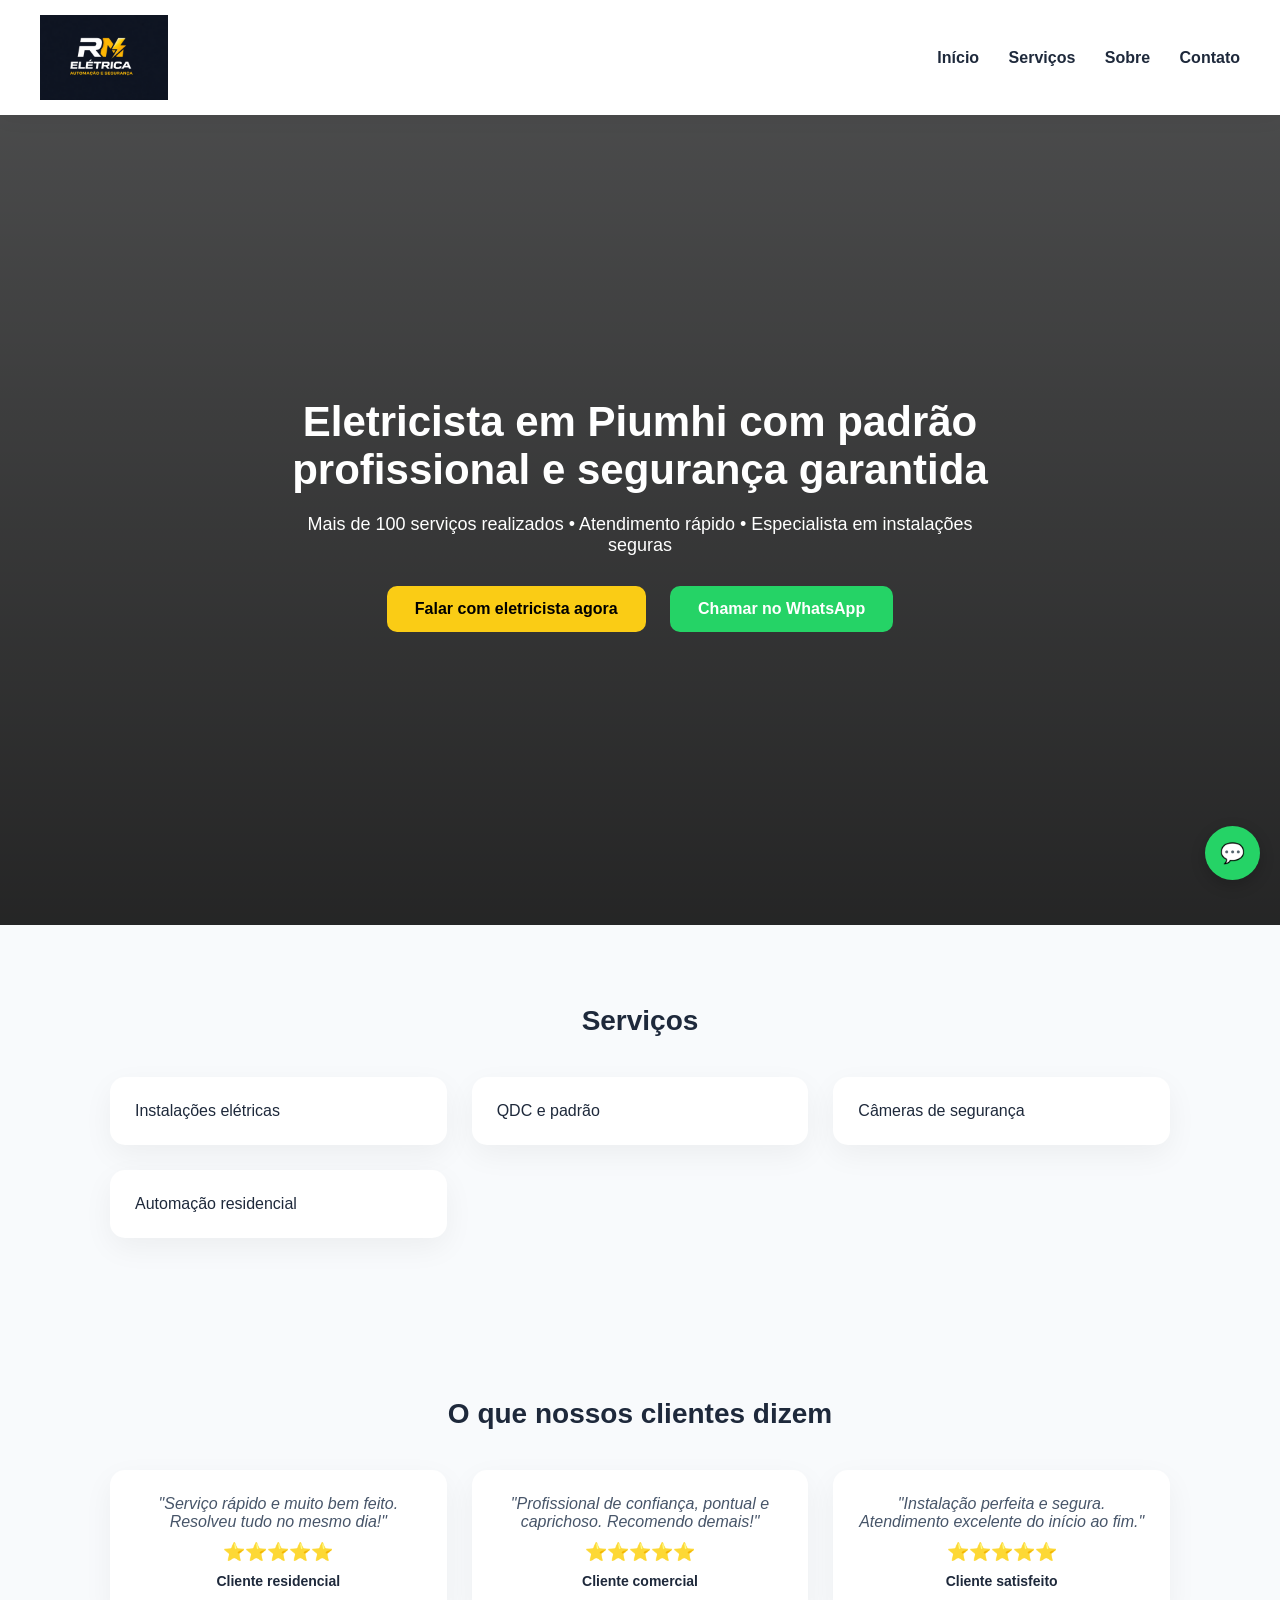
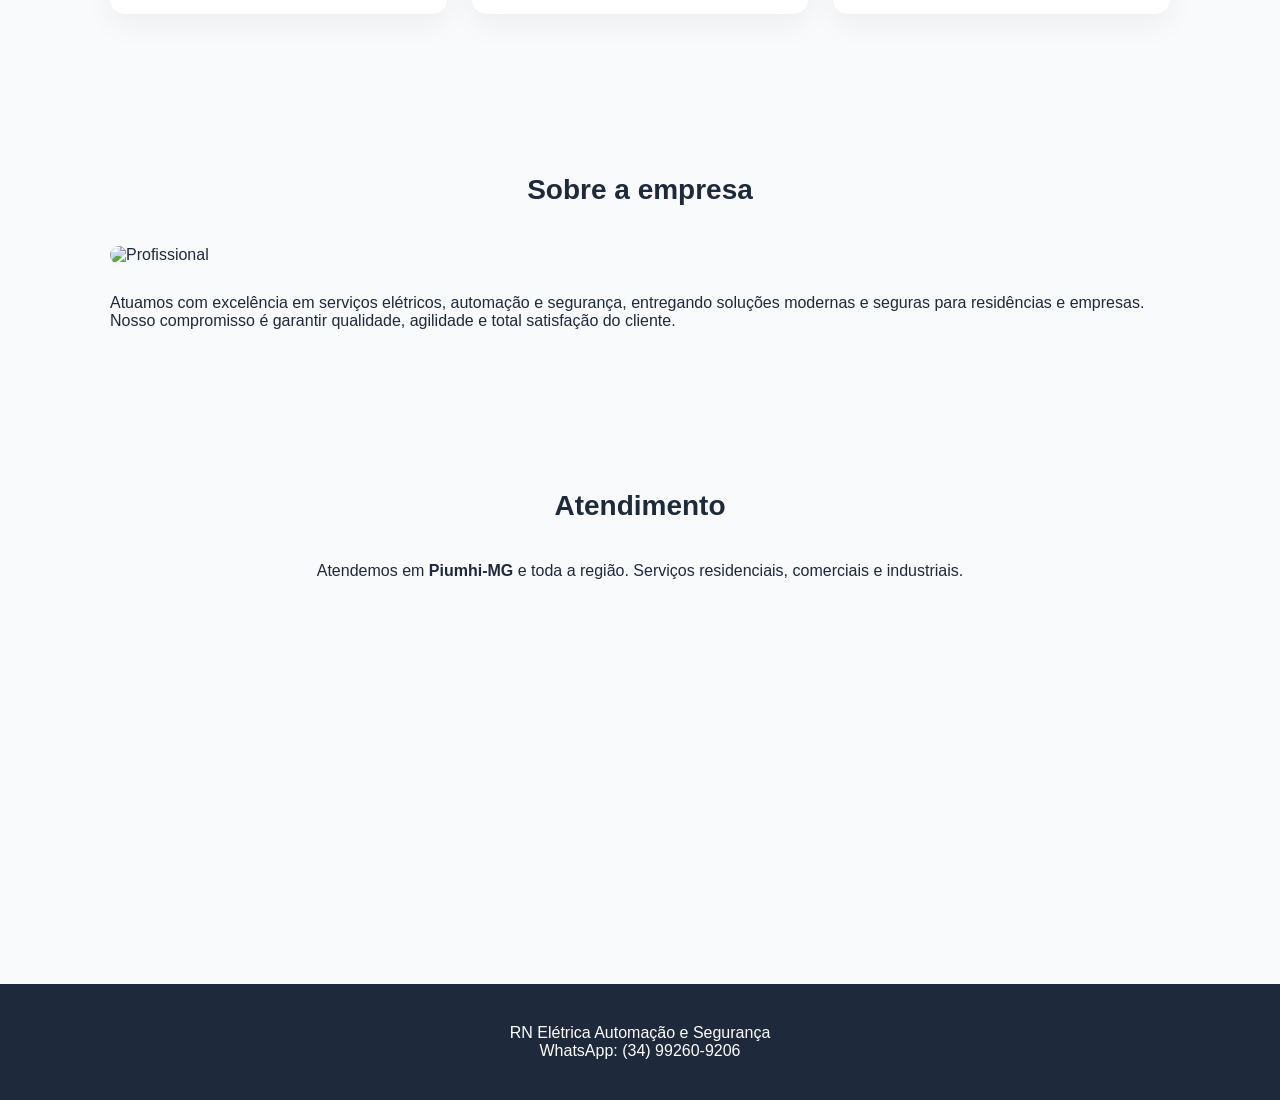
==== index.html @ d1cee144 "Update button text to 'Falar com eletricista agora'" ====
<!DOCTYPE html>
<html lang="pt-br">
<head>
<meta charset="UTF-8">
<meta name="viewport" content="width=device-width, initial-scale=1.0">

<title>RN Elétrica</title>

<meta name="description" content="Eletricista em Piumhi-MG. Instalações, QDC, câmeras, automação e redes. Atendimento rápido e com garantia.">
<meta name="keywords" content="eletricista Piumhi, instalação elétrica, QDC, câmeras, automação, eletricista MG">
<meta name="author" content="RN Elétrica">

<!-- SEO Google -->
<meta property="og:title" content="Eletricista em Piumhi - RN Elétrica">
<meta property="og:description" content="Serviços elétricos com qualidade e segurança. Atendimento rápido.">

<link rel="stylesheet" href="style.css">
</head>

<body>

<header>
  <img src="logo.png" alt="RN Elétrica">
  <nav>
    <a href="#">Início</a>
    <a href="#servicos">Serviços</a>
    <a href="#sobre">Sobre</a>
    <a href="#contato">Contato</a>
  </nav>
</header>

<!-- HERO -->
<section class="hero">
  <div class="hero-content">
    <h1>Eletricista em Piumhi com padrão profissional e segurança garantida</h1>

    <p>Mais de 100 serviços realizados • Atendimento rápido • Especialista em instalações seguras</p>

    <a class="btn btn-primary" href="orcamento.html">
      Falar com eletricista agora
    </a>

    <a class="btn btn-whats" href="https://wa.me/5534992609206?text=Olá,%20vim%20pelo%20site%20e%20quero%20um%20orçamento">
      Chamar no WhatsApp
    </a>
  </div>
</section>

<!-- SERVIÇOS -->
<section class="container animar" id="servicos">
<h2>Serviços</h2>

<div class="grid">
<div class="card">Instalações elétricas</div>
<div class="card">QDC e padrão</div>
<div class="card">Câmeras de segurança</div>
<div class="card">Automação residencial</div>
</div>
</section>

<!-- DEPOIMENTOS -->
<section class="container animar">
  <h2>O que nossos clientes dizem</h2>

  <div class="grid depoimentos">

    <div class="card depoimento">
      <p>"Serviço rápido e muito bem feito. Resolveu tudo no mesmo dia!"</p>
      <span>⭐️⭐️⭐️⭐️⭐️</span>
      <h4>Cliente residencial</h4>
    </div>

    <div class="card depoimento">
      <p>"Profissional de confiança, pontual e caprichoso. Recomendo demais!"</p>
      <span>⭐️⭐️⭐️⭐️⭐️</span>
      <h4>Cliente comercial</h4>
    </div>

    <div class="card depoimento">
      <p>"Instalação perfeita e segura. Atendimento excelente do início ao fim."</p>
      <span>⭐️⭐️⭐️⭐️⭐️</span>
      <h4>Cliente satisfeito</h4>
    </div>

  </div>
</section>

<!-- SOBRE -->
<section class="container animar" id="sobre">
<h2>Sobre a empresa</h2>

<div class="sobre-box">
  <img src="hero.jpg" alt="Profissional">
  <div>
    <p>
      Atuamos com excelência em serviços elétricos, automação e segurança,
      entregando soluções modernas e seguras para residências e empresas.
    </p>

    <p>
      Nosso compromisso é garantir qualidade, agilidade e total satisfação do cliente.
    </p>
  </div>
</div>

</section>

<!-- ATENDIMENTO (SEO LOCAL FORTE) -->
<section class="container animar">
<h2>Atendimento</h2>

<p style="text-align:center;">
Atendemos em <strong>Piumhi-MG</strong> e toda a região.
Serviços residenciais, comerciais e industriais.
</p>

<div style="text-align:center; margin-top:20px;">
<iframe 
  src="https://www.google.com/maps?q=Piumhi+MG&output=embed" 
  width="100%" height="300" style="border:0; border-radius:10px;">
</iframe>
</div>

</section>

<!-- FOOTER -->
<footer id="contato">
<p>RN Elétrica Automação e Segurança</p>
<p>WhatsApp: (34) 99260-9206</p>
</footer>

<!-- WHATS FIXO -->
<a class="whats" href="https://wa.me/5534992609206?text=Olá,%20vim%20pelo%20site%20e%20quero%20um%20orçamento">
💬
</a>

<!-- SCRIPT ANIMAÇÃO -->
<script>
document.addEventListener("DOMContentLoaded", function () {
  const elementos = document.querySelectorAll('.animar');

  function animarScroll() {
    const topoTela = window.innerHeight * 0.85;

    elementos.forEach(el => {
      const topoElemento = el.getBoundingClientRect().top;

      if (topoElemento < topoTela) {
        el.classList.add('ativo');
      }
    });
  }

  window.addEventListener('scroll', animarScroll);
  animarScroll();
});
</script>

</body>
</html>
---- style.css ----
/* RESET */
*{
  margin:0;
  padding:0;
  box-sizing:border-box;
}

body{
  font-family:'Segoe UI',sans-serif;
  background:#f8fafc;
  color:#1e293b;
}

/* HEADER */
header{
  position:sticky;
  top:0;
  background:#fff;
  display:flex;
  justify-content:space-between;
  align-items:center;
  padding:15px 40px;
  box-shadow:0 2px 20px rgba(0,0,0,0.06);
  z-index:1000;
}

header img{
  height:85px;
}

/* MENU */
nav a{
  margin-left:25px;
  text-decoration:none;
  color:#1e293b;
  font-weight:600;
  transition:0.3s;
}

nav a:hover{
  color:#facc15;
}

/* HERO */
.hero{
  height:90vh;
  display:flex;
  justify-content:center;
  align-items:center;
  text-align:center;

  background:
  linear-gradient(rgba(0,0,0,0.7),rgba(0,0,0,0.85)),
  url('https://raw.githubusercontent.com/raopuba-mac/rn-eletrica-site/main/hero.jpg');

  background-size:cover;
  background-position:center;
  background-repeat:no-repeat;

  color:#fff;
}

.hero-content{
  max-width:700px;
}

.hero h1{
  font-size:42px;
}

.hero p{
  margin:20px 0;
  font-size:18px;
}

/* BOTÕES */
.btn{
  display:inline-block;
  padding:14px 28px;
  border-radius:10px;
  margin:10px;
  text-decoration:none;
  font-weight:bold;
  transition:0.3s;
}

.btn-primary{
  background:#facc15;
  color:#000;
}

.btn-primary:hover{
  transform:translateY(-2px);
  box-shadow:0 5px 15px rgba(250,204,21,0.4);
}

.btn-whats{
  background:#25D366;
  color:#fff;
}

.btn-whats:hover{
  transform:translateY(-2px);
  box-shadow:0 5px 15px rgba(37,211,102,0.4);
}

/* CONTAINER */
.container{
  max-width:1100px;
  margin:auto;
  padding:80px 20px;
}

/* TITULOS */
h2{
  text-align:center;
  margin-bottom:40px;
  font-size:28px;
}

/* GRID */
.grid{
  display:grid;
  grid-template-columns:repeat(auto-fit,minmax(250px,1fr));
  gap:25px;
}

/* CARDS */
.card{
  background:#fff;
  padding:25px;
  border-radius:15px;
  box-shadow:0 10px 30px rgba(0,0,0,0.05);
  transition:0.3s;
}

.card:hover{
  transform:translateY(-6px);
  box-shadow:0 15px 40px rgba(0,0,0,0.08);
}

/* DEPOIMENTOS */
.depoimento{
  text-align:center;
}

.depoimento p{
  font-style:italic;
  color:#475569;
  margin-bottom:10px;
}

.depoimento span{
  display:block;
  margin-bottom:10px;
  font-size:18px;
}

.depoimento h4{
  font-size:14px;
  color:#1e293b;
}

/* SOBRE */
.sobre-box{
  display:flex;
  gap:30px;
  align-items:center;
  flex-wrap:wrap;
}

.sobre-box img{
  width:300px;
  border-radius:15px;
}

/* FOOTER */
footer{
  background:#1e293b;
  color:#fff;
  text-align:center;
  padding:40px;
}

/* WHATS */
.whats{
  position:fixed;
  bottom:20px;
  right:20px;
  background:#25D366;
  color:#fff;
  padding:15px;
  border-radius:50%;
  text-decoration:none;
  font-size:20px;
  box-shadow:0 5px 15px rgba(0,0,0,0.2);
}

/* ANIMAÇÃO */
.animar{
  opacity:0;
  transform:translateY(40px);
  transition:0.8s;
}

.animar.ativo{
  opacity:1;
  transform:translateY(0);
}

/* RESPONSIVO */
@media(max-width:768px){

  header{
    flex-direction:column;
    gap:10px;
  }

  nav a{
    margin:0 10px;
  }

  .hero h1{
    font-size:28px;
  }

  .hero p{
    font-size:16px;
  }

  .sobre-box{
    flex-direction:column;
    text-align:center;
  }

  .sobre-box img{
    width:100%;
    max-width:300px;
  }

}
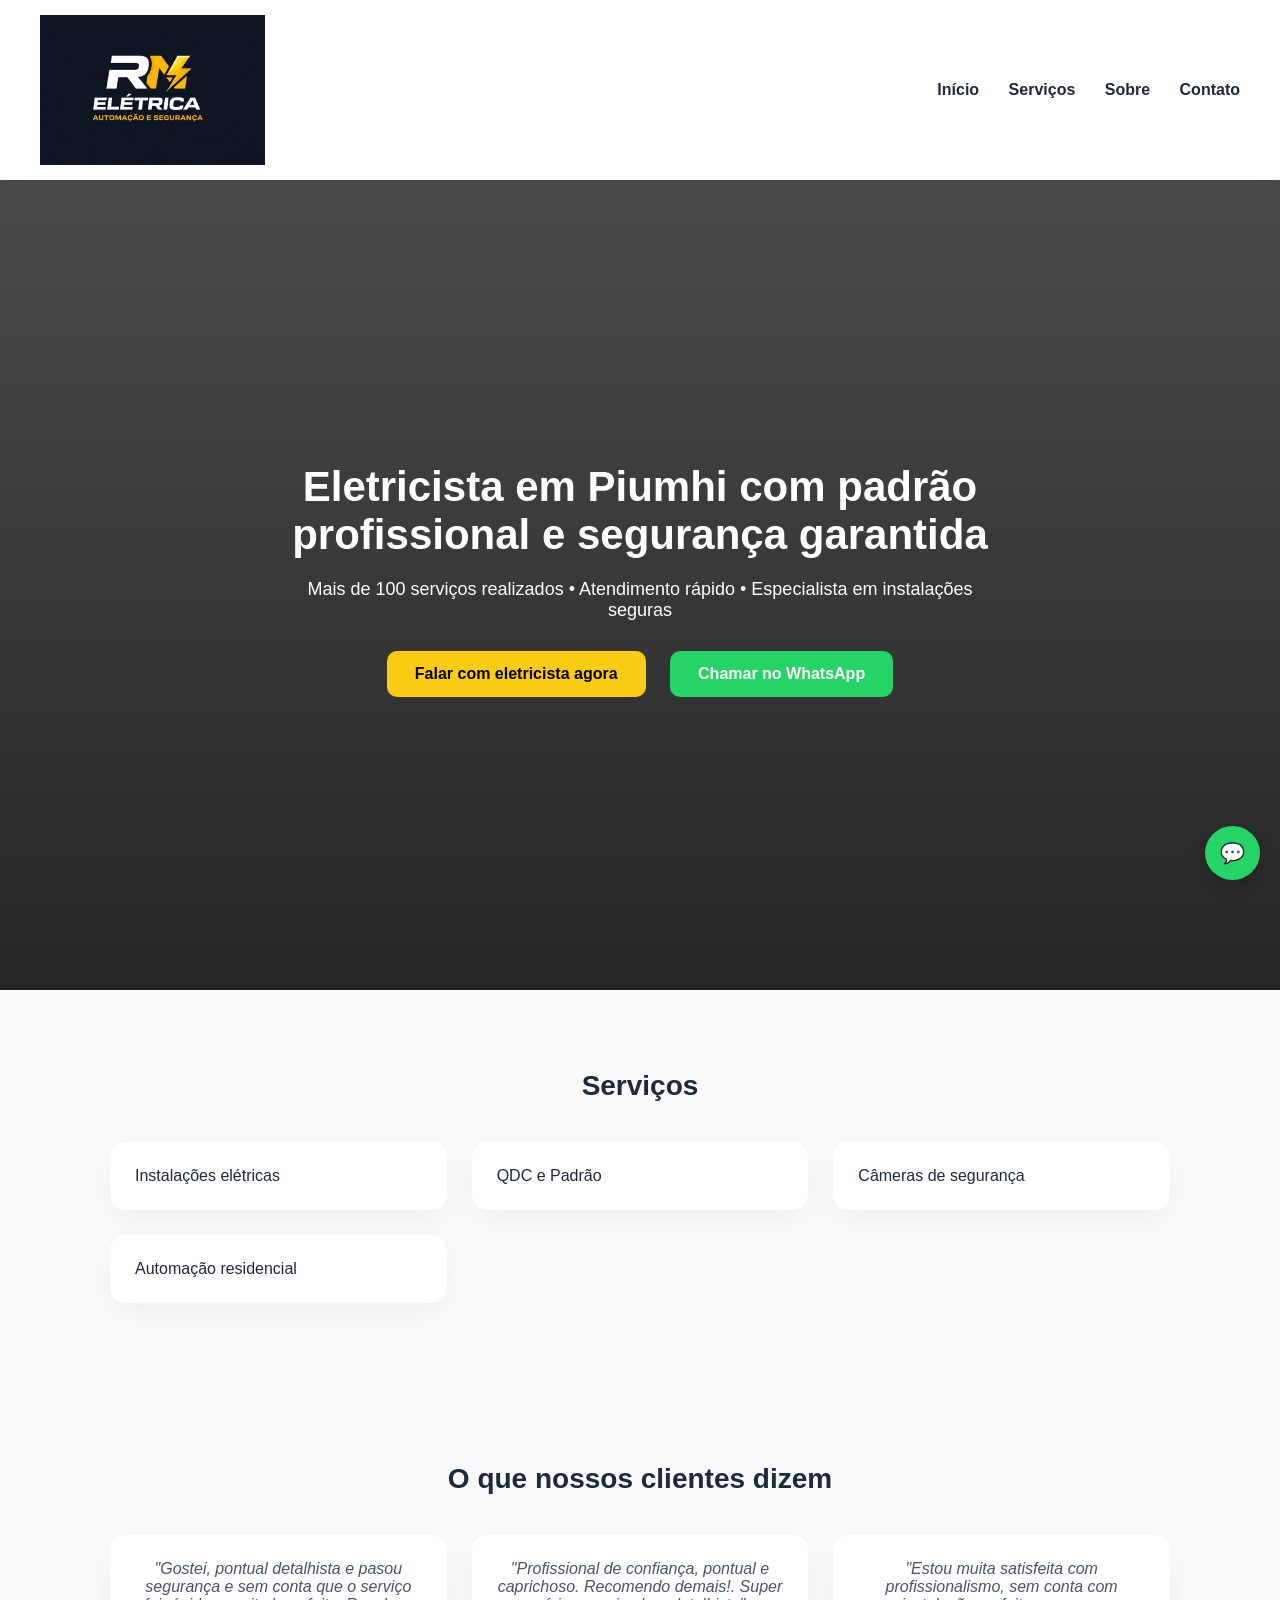
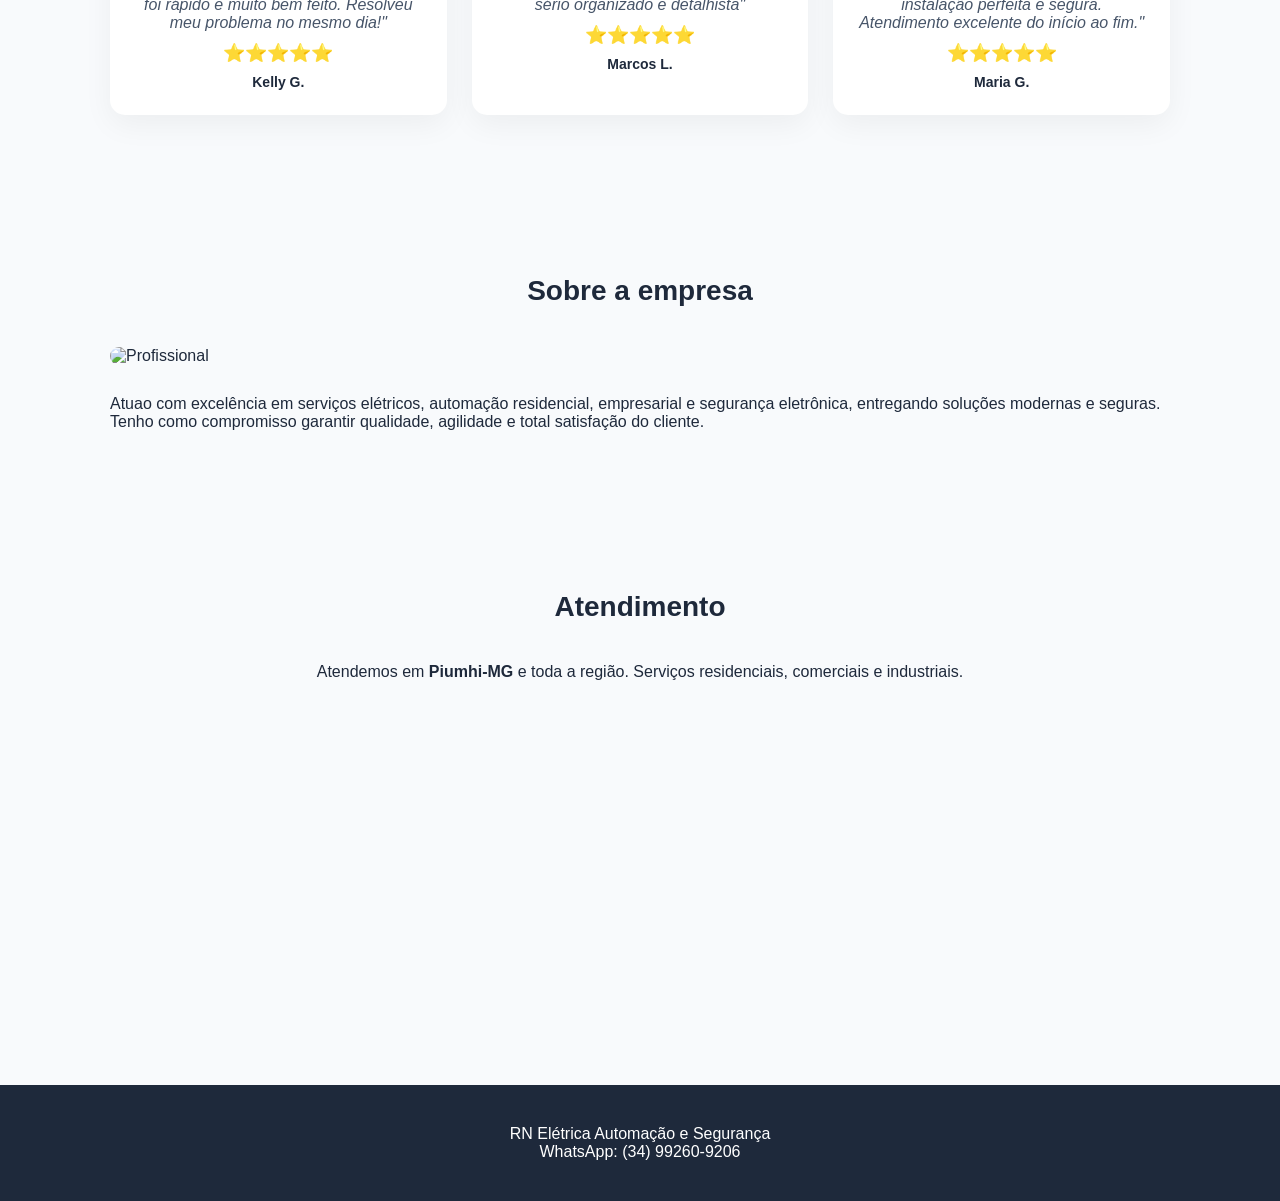
==== commit 84a3848a: "Revise testimonials and service descriptions Updated service descriptions and client testimonials fo" ====
--- a/index.html
+++ b/index.html
@@ -52,7 +52,7 @@
 
 <div class="grid">
 <div class="card">Instalações elétricas</div>
-<div class="card">QDC e padrão</div>
+<div class="card">QDC e Padrão</div>
 <div class="card">Câmeras de segurança</div>
 <div class="card">Automação residencial</div>
 </div>
@@ -65,21 +65,21 @@
   <div class="grid depoimentos">
 
     <div class="card depoimento">
-      <p>"Serviço rápido e muito bem feito. Resolveu tudo no mesmo dia!"</p>
+      <p>"Gostei, pontual detalhista e pasou segurança e sem conta que o serviço foi rápido e muito bem feito. Resolveu meu problema no mesmo dia!"</p>
       <span>⭐️⭐️⭐️⭐️⭐️</span>
-      <h4>Cliente residencial</h4>
+      <h4>Kelly G.</h4>
     </div>
 
     <div class="card depoimento">
-      <p>"Profissional de confiança, pontual e caprichoso. Recomendo demais!"</p>
+      <p>"Profissional de confiança, pontual e caprichoso. Recomendo demais!. Super sério organizado e detalhista"</p>
       <span>⭐️⭐️⭐️⭐️⭐️</span>
-      <h4>Cliente comercial</h4>
+      <h4>Marcos L.</h4>
     </div>
 
     <div class="card depoimento">
-      <p>"Instalação perfeita e segura. Atendimento excelente do início ao fim."</p>
+      <p>"Estou muita satisfeita com profissionalismo, sem conta com instalação perfeita e segura. Atendimento excelente do início ao fim."</p>
       <span>⭐️⭐️⭐️⭐️⭐️</span>
-      <h4>Cliente satisfeito</h4>
+      <h4>Maria G.</h4>
     </div>
 
   </div>
@@ -93,12 +93,12 @@
   <img src="hero.jpg" alt="Profissional">
   <div>
     <p>
-      Atuamos com excelência em serviços elétricos, automação e segurança,
-      entregando soluções modernas e seguras para residências e empresas.
+      Atuao com excelência em serviços elétricos, automação residencial, empresarial e segurança eletrônica,
+      entregando soluções modernas e seguras.
     </p>
 
     <p>
-      Nosso compromisso é garantir qualidade, agilidade e total satisfação do cliente.
+      Tenho como compromisso garantir qualidade, agilidade e total satisfação do cliente.
     </p>
   </div>
 </div>
--- a/style.css
+++ b/style.css
@@ -25,7 +25,7 @@
 }
 
 header img{
-  height:85px;
+  height:150px;
 }
 
 /* MENU */
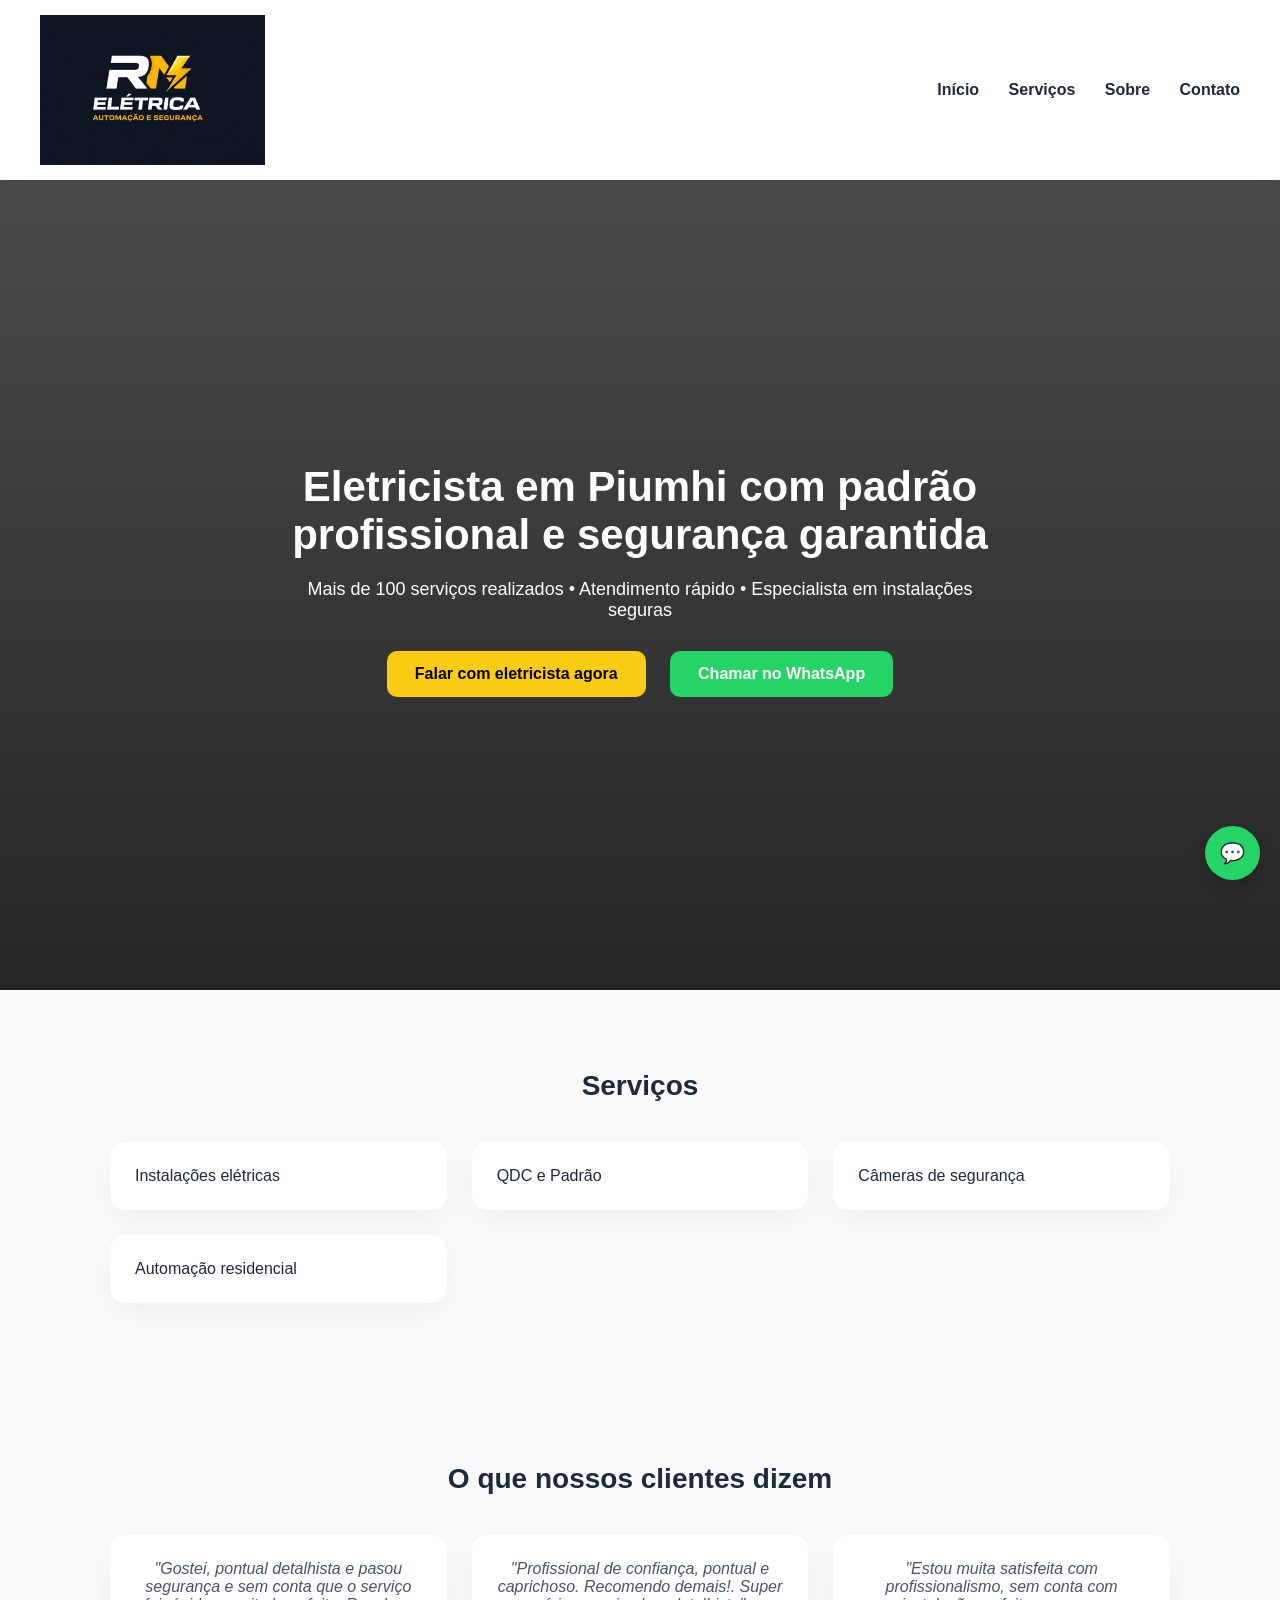
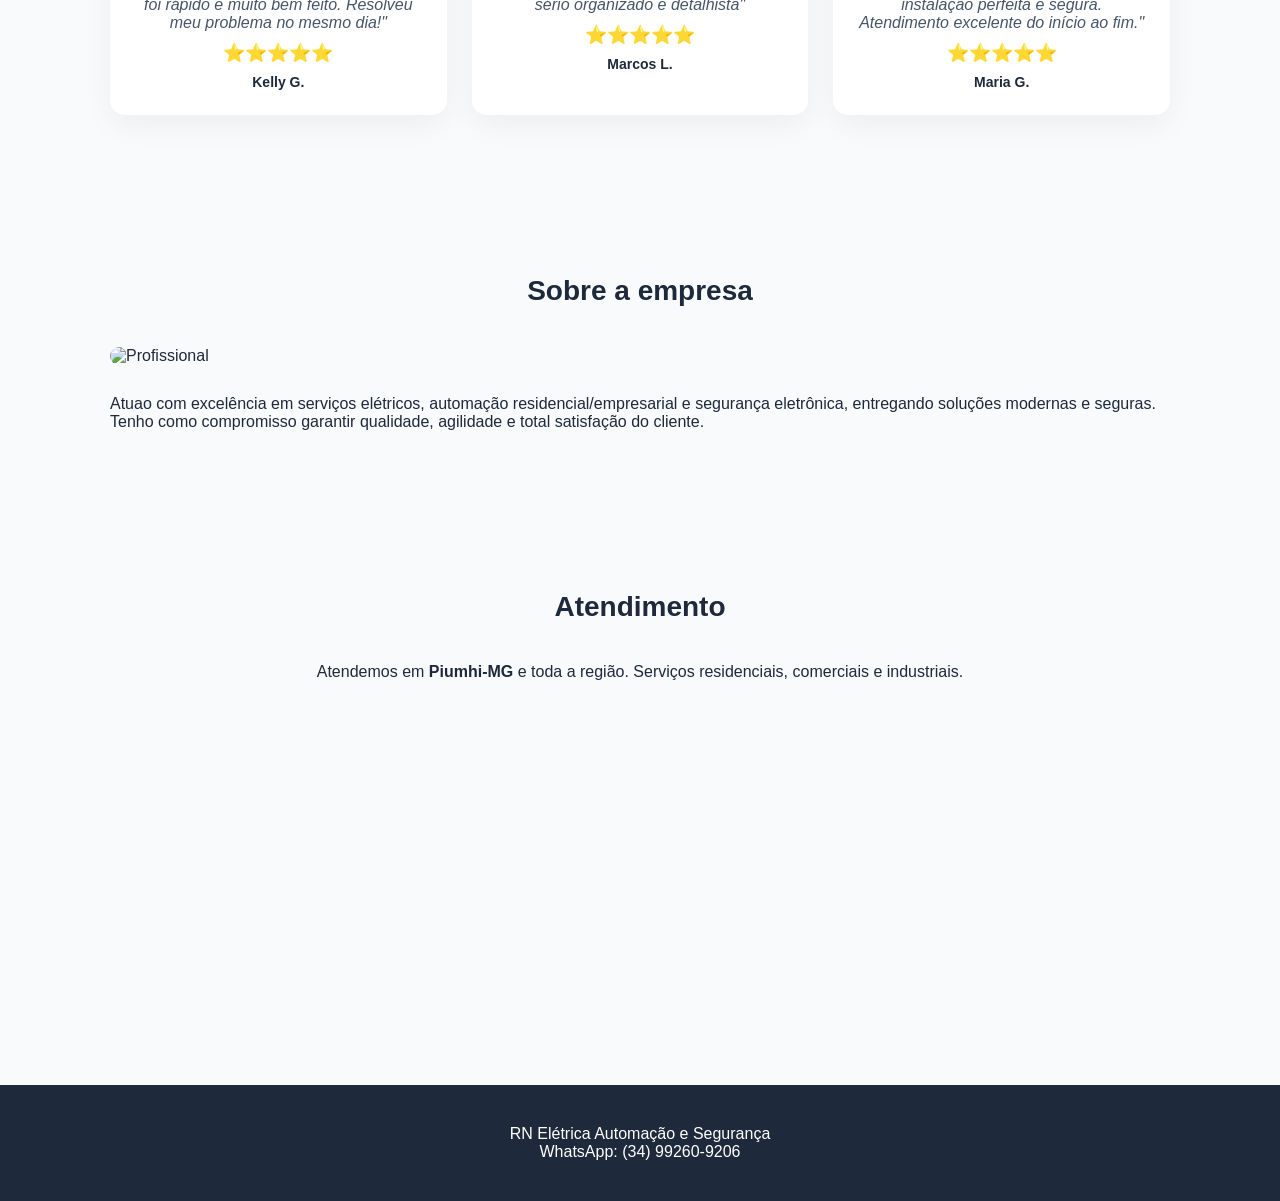
==== commit 3891fd47: "Update text for clarity in index.html" ====
--- a/index.html
+++ b/index.html
@@ -93,7 +93,7 @@
   <img src="hero.jpg" alt="Profissional">
   <div>
     <p>
-      Atuao com excelência em serviços elétricos, automação residencial, empresarial e segurança eletrônica,
+      Atuao com excelência em serviços elétricos, automação residencial/empresarial e segurança eletrônica,
       entregando soluções modernas e seguras.
     </p>
 
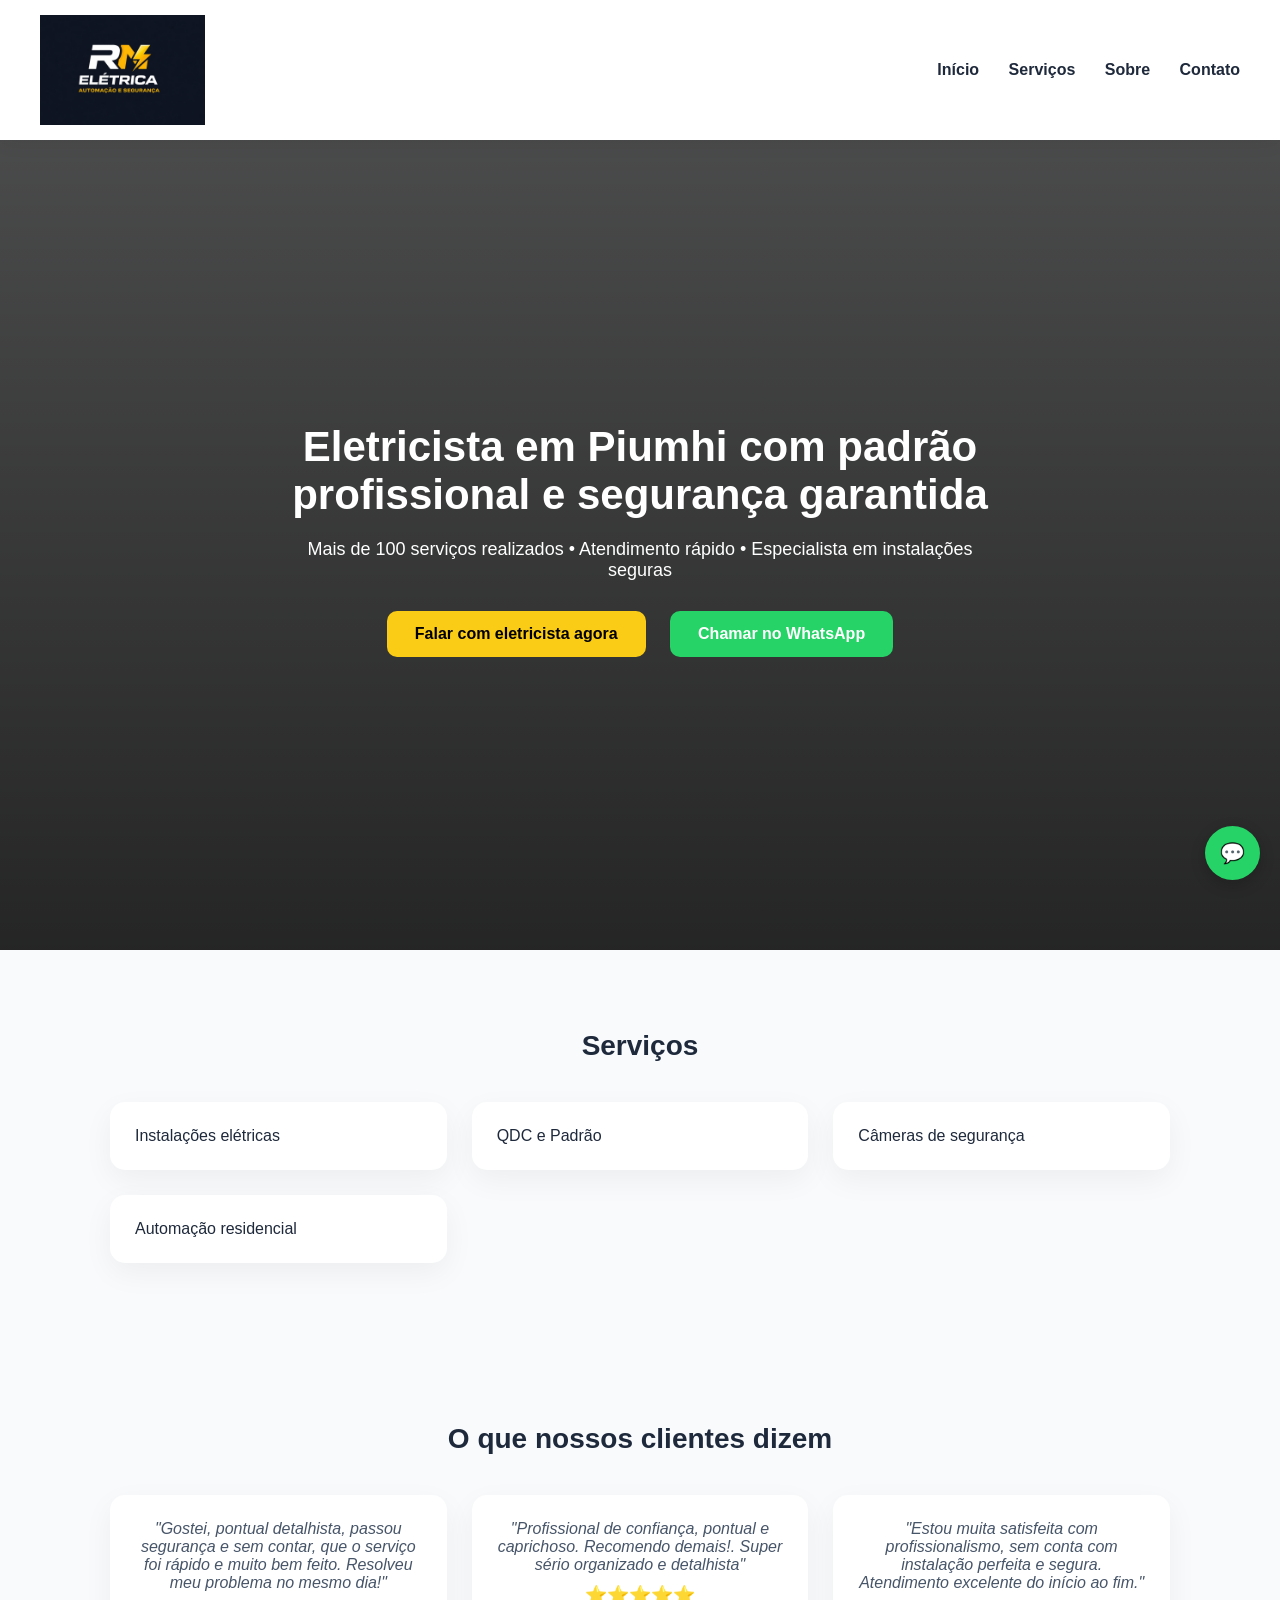
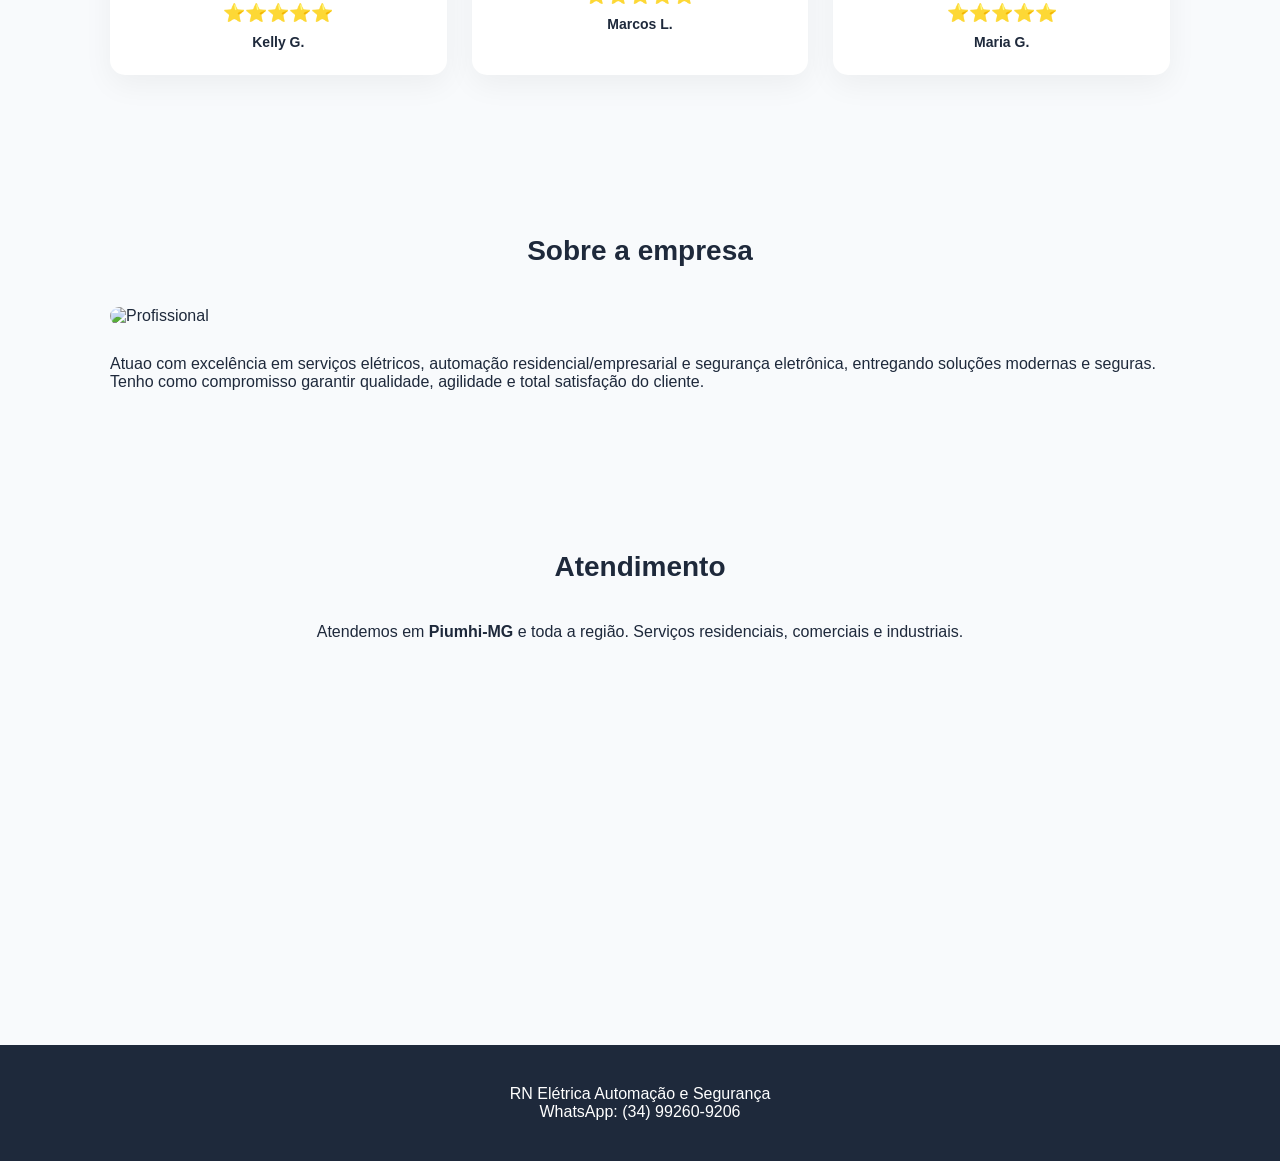
==== commit a9d2c33c: "Fix typos in customer testimonial text" ====
--- a/index.html
+++ b/index.html
@@ -65,7 +65,7 @@
   <div class="grid depoimentos">
 
     <div class="card depoimento">
-      <p>"Gostei, pontual detalhista e pasou segurança e sem conta que o serviço foi rápido e muito bem feito. Resolveu meu problema no mesmo dia!"</p>
+      <p>"Gostei, pontual detalhista, passou segurança e sem contar, que o serviço foi rápido e muito bem feito. Resolveu meu problema no mesmo dia!"</p>
       <span>⭐️⭐️⭐️⭐️⭐️</span>
       <h4>Kelly G.</h4>
     </div>
--- a/style.css
+++ b/style.css
@@ -25,7 +25,7 @@
 }
 
 header img{
-  height:150px;
+  height:110px;
 }
 
 /* MENU */
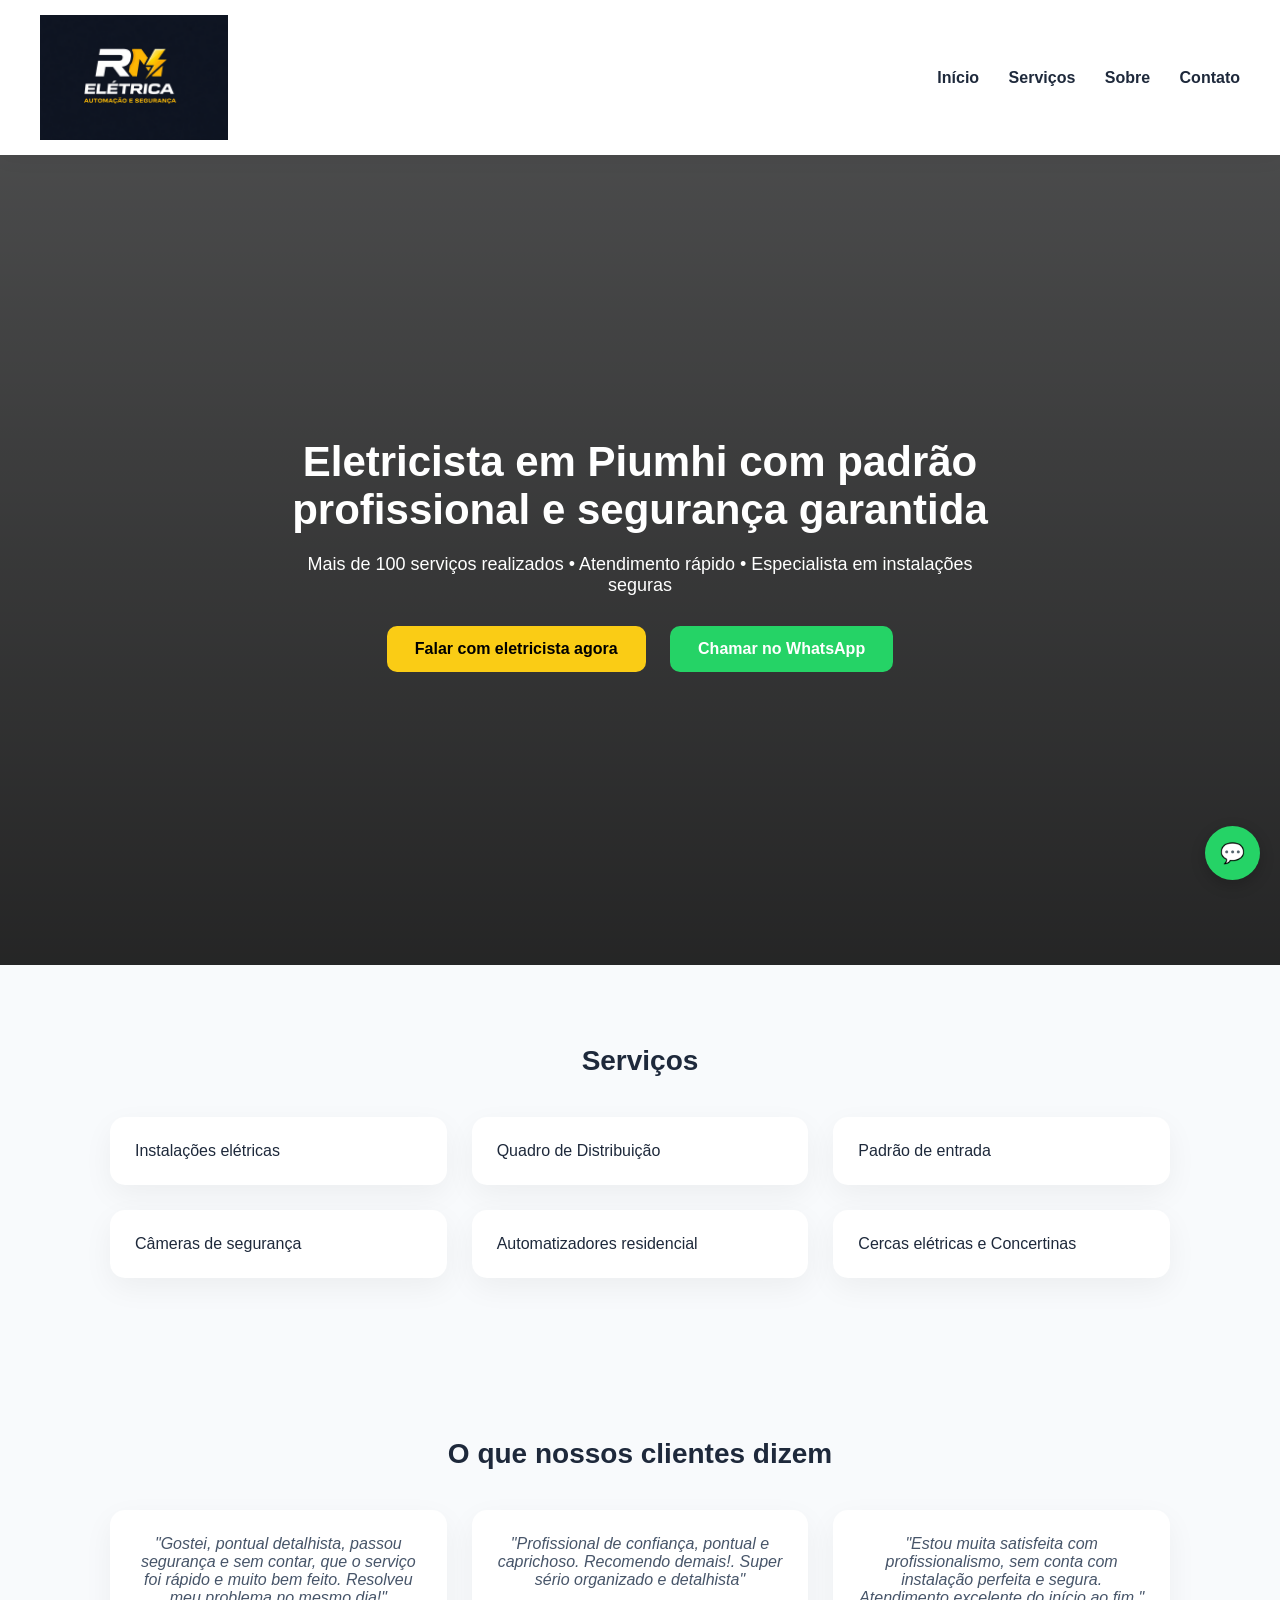
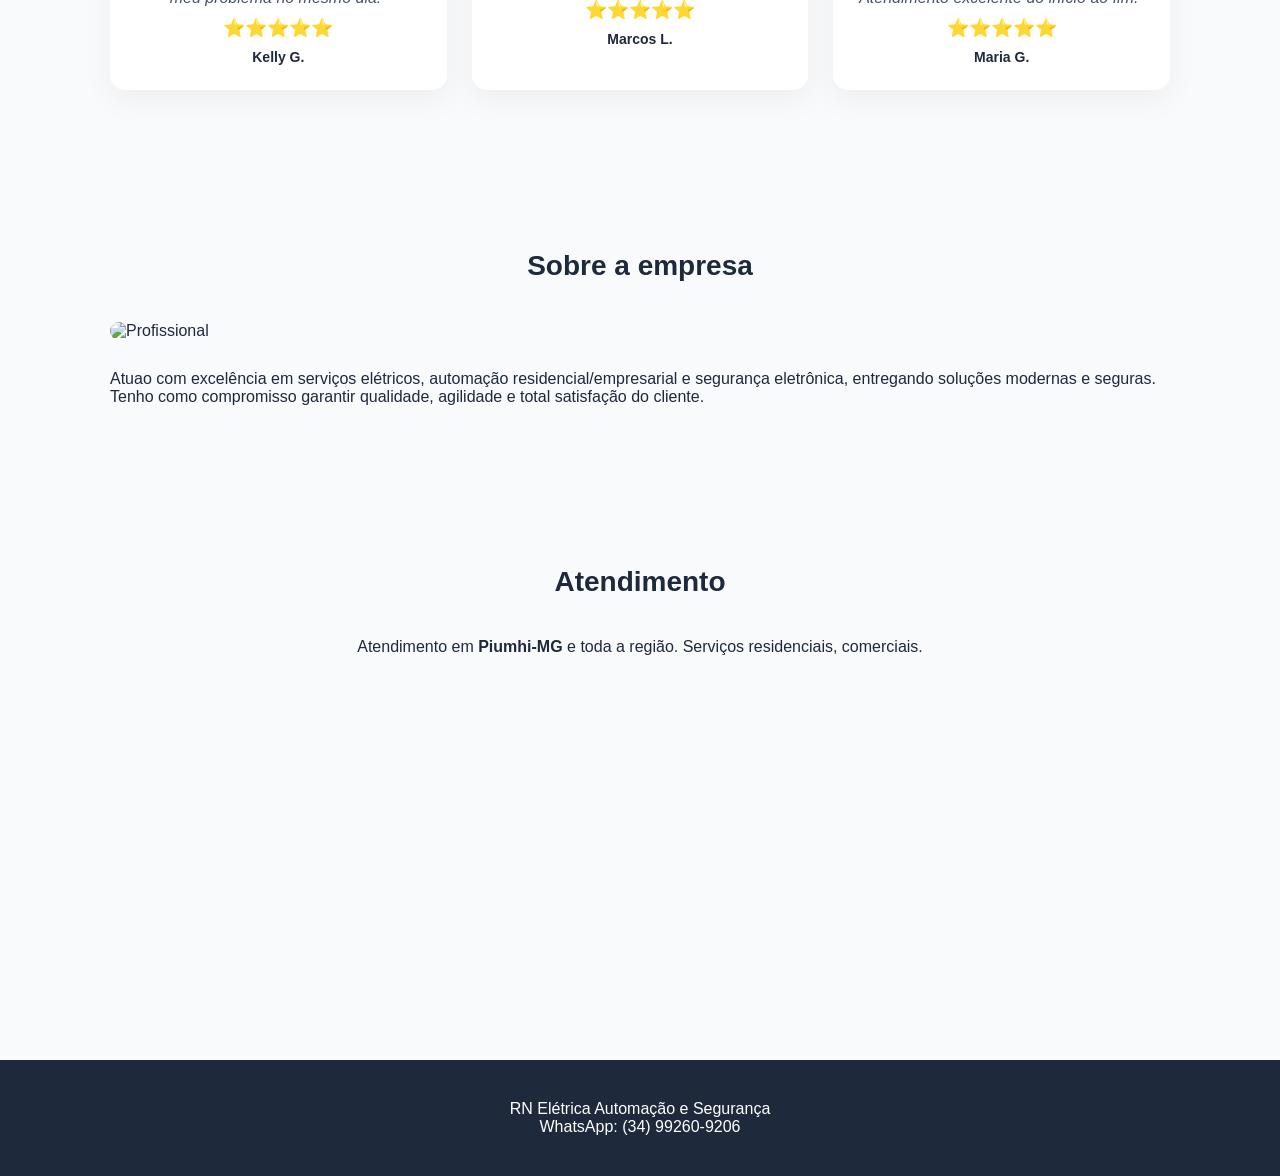
==== commit 498200ab: "Update index.html" ====
--- a/index.html
+++ b/index.html
@@ -52,9 +52,11 @@
 
 <div class="grid">
 <div class="card">Instalações elétricas</div>
-<div class="card">QDC e Padrão</div>
+<div class="card">Quadro de Distribuição</div>
+<div class="card">Padrão de entrada</div>
 <div class="card">Câmeras de segurança</div>
-<div class="card">Automação residencial</div>
+<div class="card">Automatizadores residencial</div>
+<div class="card">Cercas elétricas e Concertinas</div>
 </div>
 </section>
 
@@ -110,8 +112,8 @@
 <h2>Atendimento</h2>
 
 <p style="text-align:center;">
-Atendemos em <strong>Piumhi-MG</strong> e toda a região.
-Serviços residenciais, comerciais e industriais.
+Atendimento em <strong>Piumhi-MG</strong> e toda a região.
+Serviços residenciais, comerciais.
 </p>
 
 <div style="text-align:center; margin-top:20px;">
--- a/style.css
+++ b/style.css
@@ -25,7 +25,7 @@
 }
 
 header img{
-  height:110px;
+  height:125px;
 }
 
 /* MENU */
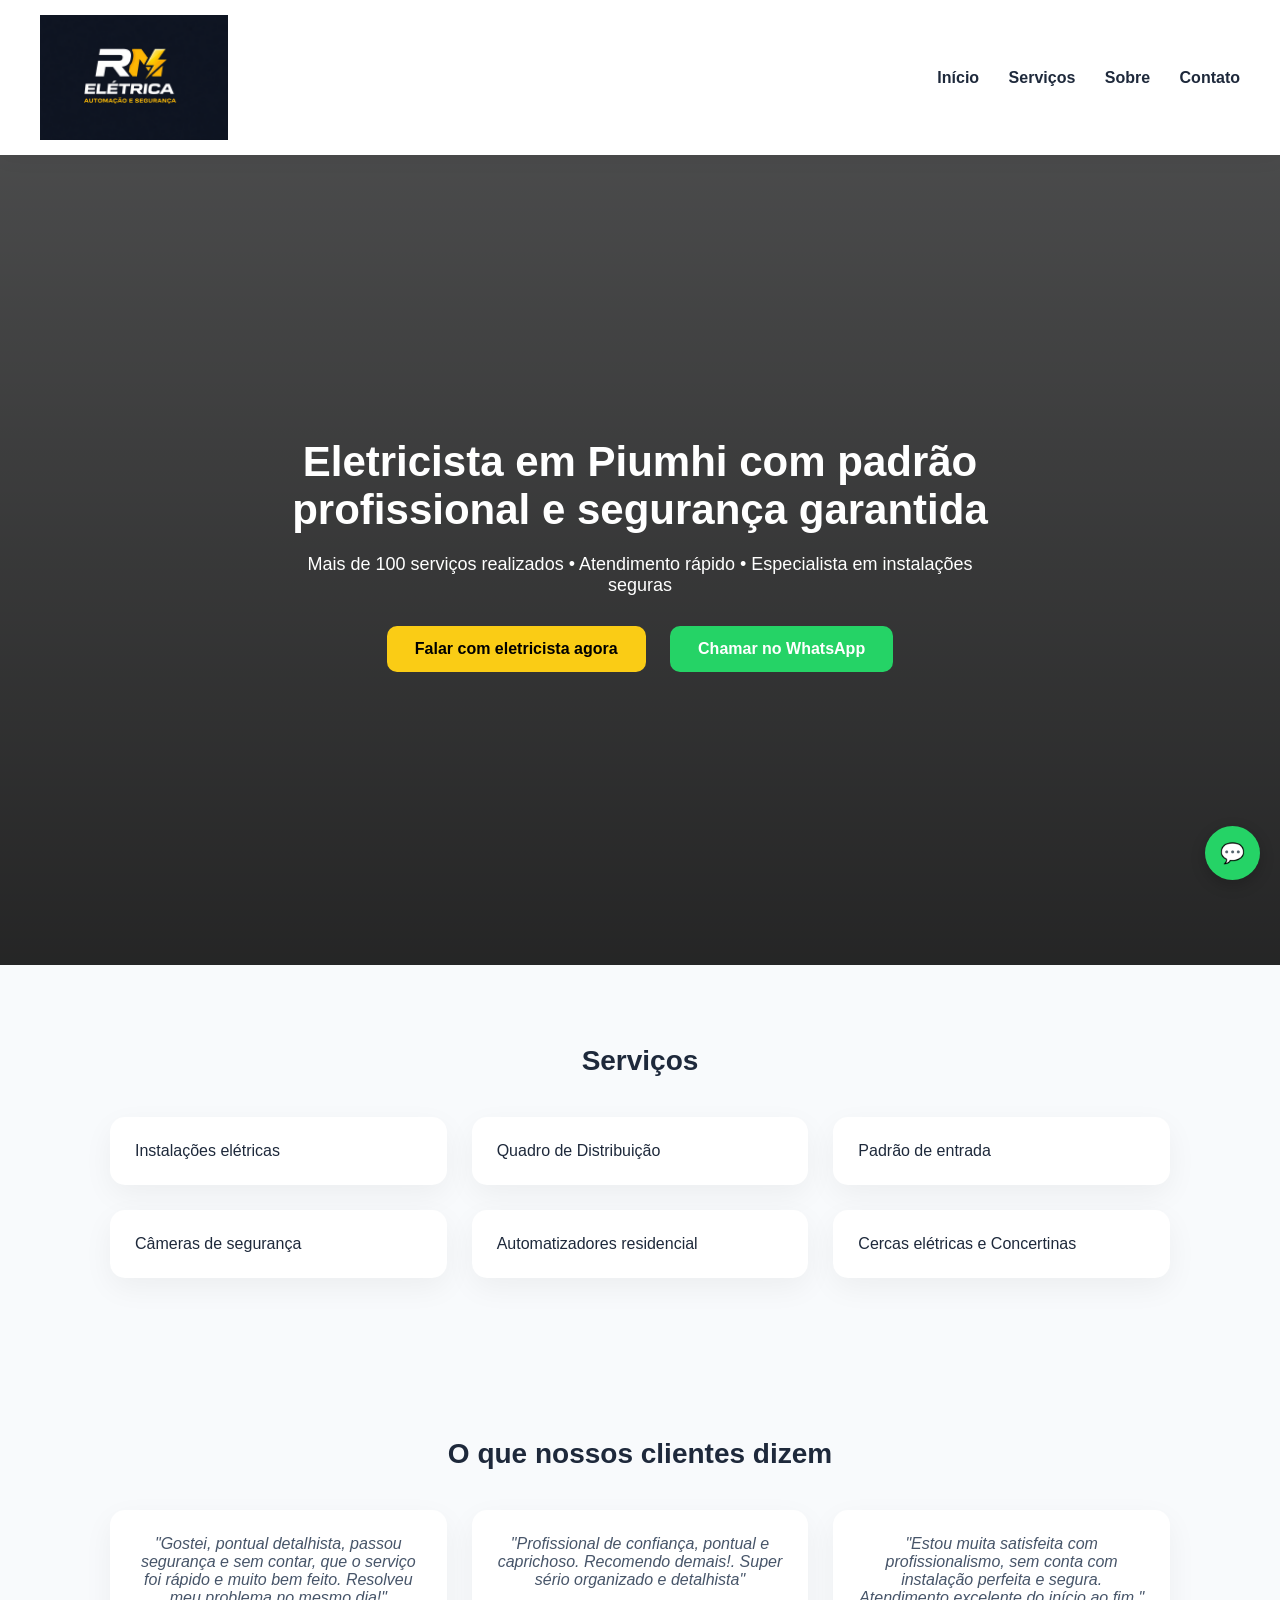
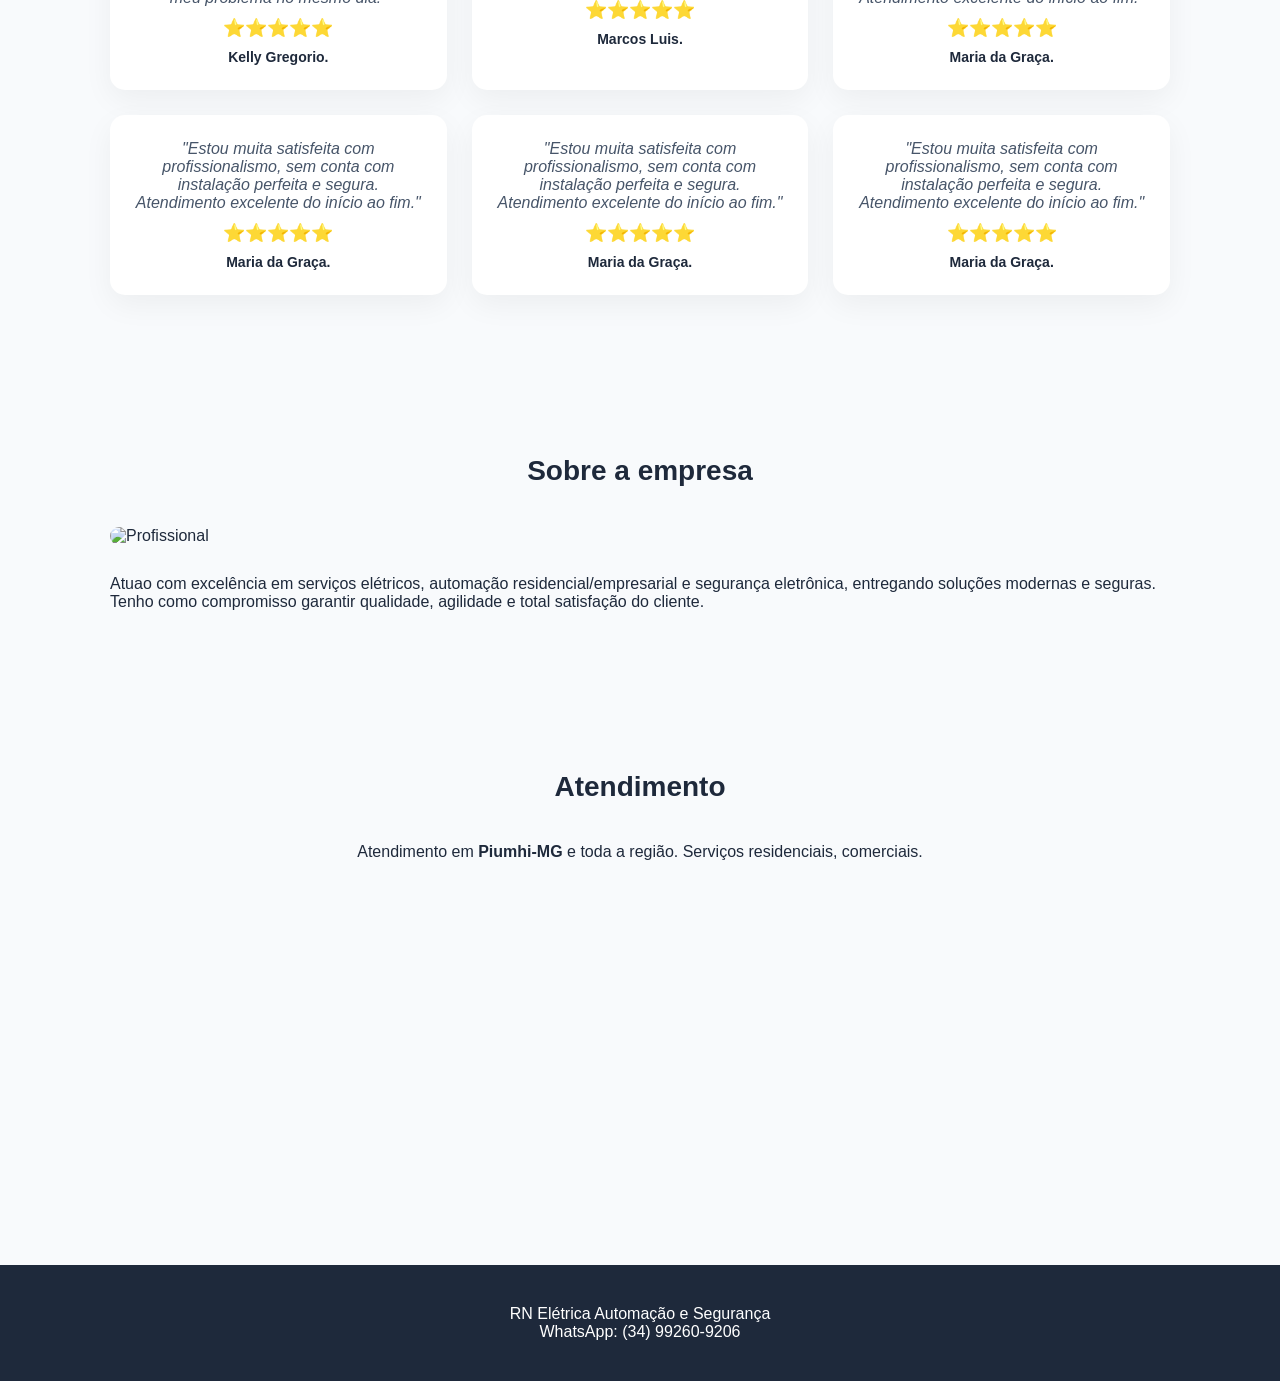
==== commit 7d240e3a: "Update testimonials with full names and add duplicates" ====
--- a/index.html
+++ b/index.html
@@ -69,19 +69,37 @@
     <div class="card depoimento">
       <p>"Gostei, pontual detalhista, passou segurança e sem contar, que o serviço foi rápido e muito bem feito. Resolveu meu problema no mesmo dia!"</p>
       <span>⭐️⭐️⭐️⭐️⭐️</span>
-      <h4>Kelly G.</h4>
+      <h4>Kelly Gregorio.</h4>
     </div>
 
     <div class="card depoimento">
       <p>"Profissional de confiança, pontual e caprichoso. Recomendo demais!. Super sério organizado e detalhista"</p>
       <span>⭐️⭐️⭐️⭐️⭐️</span>
-      <h4>Marcos L.</h4>
+      <h4>Marcos Luis.</h4>
     </div>
 
     <div class="card depoimento">
       <p>"Estou muita satisfeita com profissionalismo, sem conta com instalação perfeita e segura. Atendimento excelente do início ao fim."</p>
       <span>⭐️⭐️⭐️⭐️⭐️</span>
-      <h4>Maria G.</h4>
+      <h4>Maria da Graça.</h4>
+    </div>
+
+    <div class="card depoimento">
+      <p>"Estou muita satisfeita com profissionalismo, sem conta com instalação perfeita e segura. Atendimento excelente do início ao fim."</p>
+      <span>⭐️⭐️⭐️⭐️⭐️</span>
+      <h4>Maria da Graça.</h4>
+    </div>
+
+    <div class="card depoimento">
+      <p>"Estou muita satisfeita com profissionalismo, sem conta com instalação perfeita e segura. Atendimento excelente do início ao fim."</p>
+      <span>⭐️⭐️⭐️⭐️⭐️</span>
+      <h4>Maria da Graça.</h4>
+    </div>
+
+    <div class="card depoimento">
+      <p>"Estou muita satisfeita com profissionalismo, sem conta com instalação perfeita e segura. Atendimento excelente do início ao fim."</p>
+      <span>⭐️⭐️⭐️⭐️⭐️</span>
+      <h4>Maria da Graça.</h4>
     </div>
 
   </div>
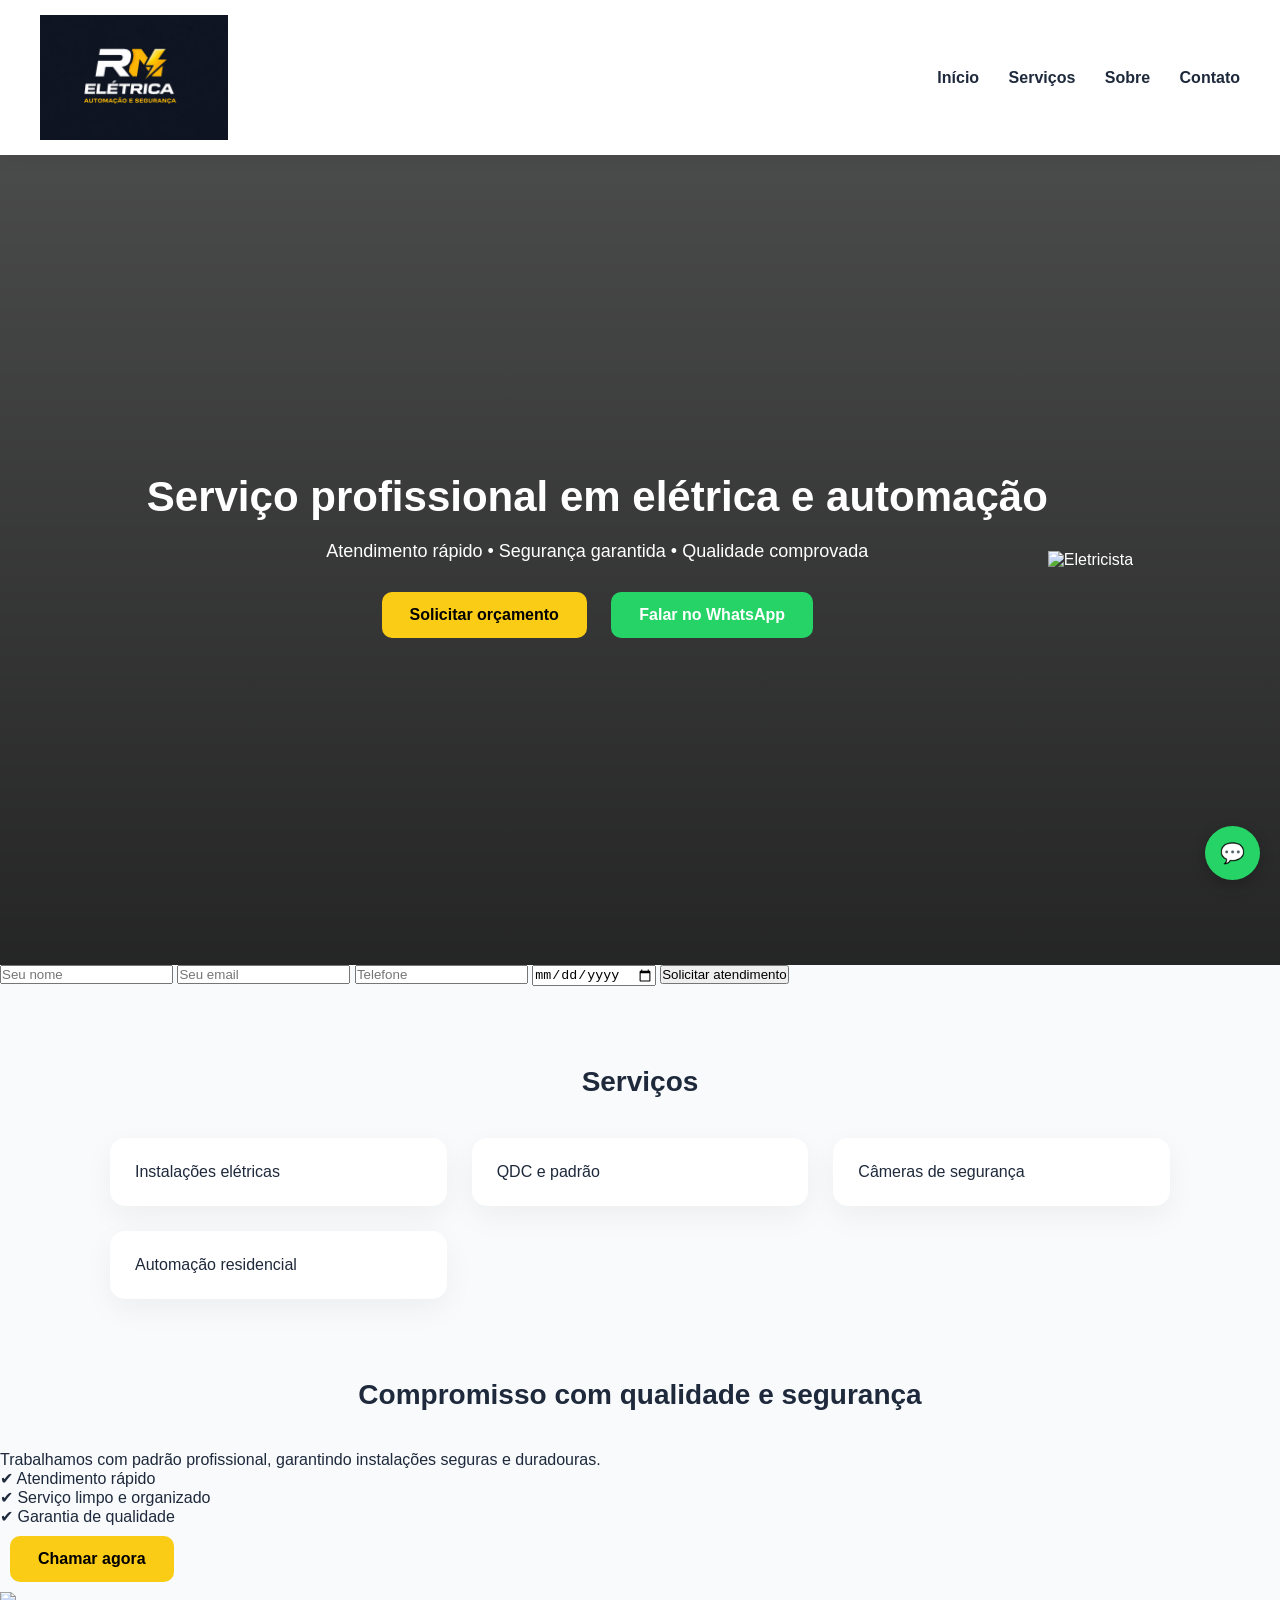
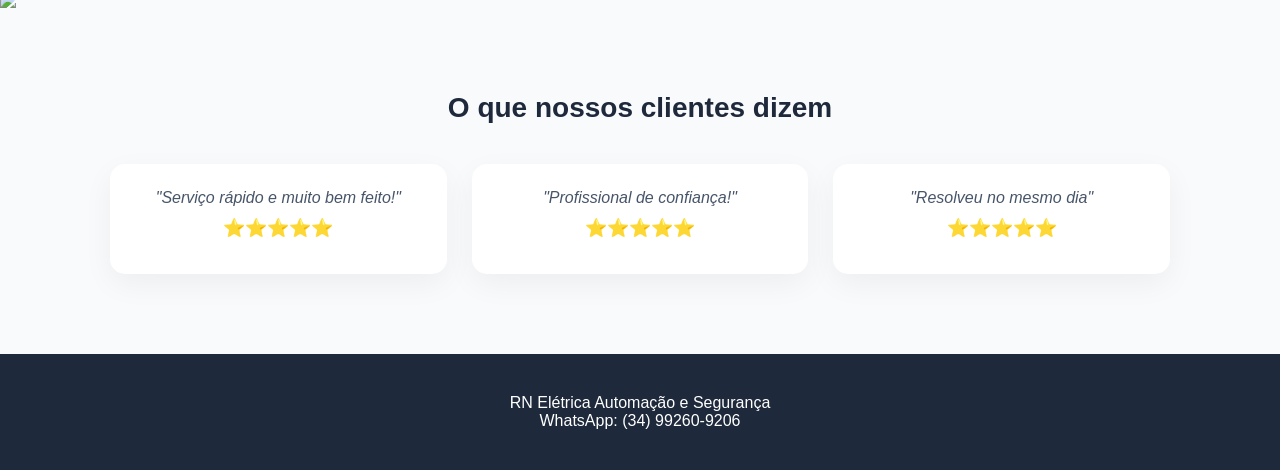
==== commit 333cbd7c: "Update index.html with new content and structure" ====
--- a/index.html
+++ b/index.html
@@ -6,13 +6,9 @@
 
 <title>RN Elétrica</title>
 
-<meta name="description" content="Eletricista em Piumhi-MG. Instalações, QDC, câmeras, automação e redes. Atendimento rápido e com garantia.">
-<meta name="keywords" content="eletricista Piumhi, instalação elétrica, QDC, câmeras, automação, eletricista MG">
+<meta name="description" content="Eletricista em Piumhi-MG. Instalações, QDC, câmeras e automação.">
+<meta name="keywords" content="eletricista Piumhi, instalação elétrica, QDC, câmeras, automação">
 <meta name="author" content="RN Elétrica">
-
-<!-- SEO Google -->
-<meta property="og:title" content="Eletricista em Piumhi - RN Elétrica">
-<meta property="og:description" content="Serviços elétricos com qualidade e segurança. Atendimento rápido.">
 
 <link rel="stylesheet" href="style.css">
 </head>
@@ -29,118 +25,93 @@
   </nav>
 </header>
 
-<!-- HERO -->
+<!-- HERO PROFISSIONAL -->
 <section class="hero">
-  <div class="hero-content">
-    <h1>Eletricista em Piumhi com padrão profissional e segurança garantida</h1>
 
-    <p>Mais de 100 serviços realizados • Atendimento rápido • Especialista em instalações seguras</p>
+  <div class="hero-text">
+    <h1>Serviço profissional em elétrica e automação</h1>
+    <p>Atendimento rápido • Segurança garantida • Qualidade comprovada</p>
 
-    <a class="btn btn-primary" href="orcamento.html">
-      Falar com eletricista agora
-    </a>
+    <a class="btn btn-primary" href="orcamento.html">Solicitar orçamento</a>
 
     <a class="btn btn-whats" href="https://wa.me/5534992609206?text=Olá,%20vim%20pelo%20site%20e%20quero%20um%20orçamento">
-      Chamar no WhatsApp
+      Falar no WhatsApp
     </a>
   </div>
+
+  <div class="hero-img">
+    <img src="hero.jpg" alt="Eletricista">
+  </div>
+
+</section>
+
+<!-- FORMULÁRIO -->
+<section class="form-top">
+  <input type="text" placeholder="Seu nome">
+  <input type="email" placeholder="Seu email">
+  <input type="text" placeholder="Telefone">
+  <input type="date">
+  <button>Solicitar atendimento</button>
 </section>
 
 <!-- SERVIÇOS -->
-<section class="container animar" id="servicos">
+<section class="container" id="servicos">
 <h2>Serviços</h2>
 
 <div class="grid">
+
 <div class="card">Instalações elétricas</div>
-<div class="card">Quadro de Distribuição</div>
-<div class="card">Padrão de entrada</div>
+<div class="card">QDC e padrão</div>
 <div class="card">Câmeras de segurança</div>
-<div class="card">Automatizadores residencial</div>
-<div class="card">Cercas elétricas e Concertinas</div>
+<div class="card">Automação residencial</div>
+
 </div>
 </section>
 
-<!-- DEPOIMENTOS -->
-<section class="container animar">
-  <h2>O que nossos clientes dizem</h2>
+<!-- DESTAQUE -->
+<section class="destaque">
+  <div>
+    <h2>Compromisso com qualidade e segurança</h2>
+    <p>
+      Trabalhamos com padrão profissional, garantindo instalações seguras e duradouras.
+    </p>
 
-  <div class="grid depoimentos">
+    <ul>
+      <li>✔ Atendimento rápido</li>
+      <li>✔ Serviço limpo e organizado</li>
+      <li>✔ Garantia de qualidade</li>
+    </ul>
 
-    <div class="card depoimento">
-      <p>"Gostei, pontual detalhista, passou segurança e sem contar, que o serviço foi rápido e muito bem feito. Resolveu meu problema no mesmo dia!"</p>
-      <span>⭐️⭐️⭐️⭐️⭐️</span>
-      <h4>Kelly Gregorio.</h4>
-    </div>
+    <a class="btn btn-primary" href="https://wa.me/5534992609206">
+      Chamar agora
+    </a>
+  </div>
 
-    <div class="card depoimento">
-      <p>"Profissional de confiança, pontual e caprichoso. Recomendo demais!. Super sério organizado e detalhista"</p>
-      <span>⭐️⭐️⭐️⭐️⭐️</span>
-      <h4>Marcos Luis.</h4>
-    </div>
-
-    <div class="card depoimento">
-      <p>"Estou muita satisfeita com profissionalismo, sem conta com instalação perfeita e segura. Atendimento excelente do início ao fim."</p>
-      <span>⭐️⭐️⭐️⭐️⭐️</span>
-      <h4>Maria da Graça.</h4>
-    </div>
-
-    <div class="card depoimento">
-      <p>"Estou muita satisfeita com profissionalismo, sem conta com instalação perfeita e segura. Atendimento excelente do início ao fim."</p>
-      <span>⭐️⭐️⭐️⭐️⭐️</span>
-      <h4>Maria da Graça.</h4>
-    </div>
-
-    <div class="card depoimento">
-      <p>"Estou muita satisfeita com profissionalismo, sem conta com instalação perfeita e segura. Atendimento excelente do início ao fim."</p>
-      <span>⭐️⭐️⭐️⭐️⭐️</span>
-      <h4>Maria da Graça.</h4>
-    </div>
-
-    <div class="card depoimento">
-      <p>"Estou muita satisfeita com profissionalismo, sem conta com instalação perfeita e segura. Atendimento excelente do início ao fim."</p>
-      <span>⭐️⭐️⭐️⭐️⭐️</span>
-      <h4>Maria da Graça.</h4>
-    </div>
-
-  </div>
+  <img src="hero.jpg">
 </section>
 
-<!-- SOBRE -->
-<section class="container animar" id="sobre">
-<h2>Sobre a empresa</h2>
+<!-- DEPOIMENTOS -->
+<section class="container">
+<h2>O que nossos clientes dizem</h2>
 
-<div class="sobre-box">
-  <img src="hero.jpg" alt="Profissional">
-  <div>
-    <p>
-      Atuao com excelência em serviços elétricos, automação residencial/empresarial e segurança eletrônica,
-      entregando soluções modernas e seguras.
-    </p>
+<div class="grid">
 
-    <p>
-      Tenho como compromisso garantir qualidade, agilidade e total satisfação do cliente.
-    </p>
-  </div>
+<div class="card depoimento">
+<p>"Serviço rápido e muito bem feito!"</p>
+<span>⭐⭐⭐⭐⭐</span>
 </div>
 
-</section>
-
-<!-- ATENDIMENTO (SEO LOCAL FORTE) -->
-<section class="container animar">
-<h2>Atendimento</h2>
-
-<p style="text-align:center;">
-Atendimento em <strong>Piumhi-MG</strong> e toda a região.
-Serviços residenciais, comerciais.
-</p>
-
-<div style="text-align:center; margin-top:20px;">
-<iframe 
-  src="https://www.google.com/maps?q=Piumhi+MG&output=embed" 
-  width="100%" height="300" style="border:0; border-radius:10px;">
-</iframe>
+<div class="card depoimento">
+<p>"Profissional de confiança!"</p>
+<span>⭐⭐⭐⭐⭐</span>
 </div>
 
+<div class="card depoimento">
+<p>"Resolveu no mesmo dia"</p>
+<span>⭐⭐⭐⭐⭐</span>
+</div>
+
+</div>
 </section>
 
 <!-- FOOTER -->
@@ -149,32 +120,7 @@
 <p>WhatsApp: (34) 99260-9206</p>
 </footer>
 
-<!-- WHATS FIXO -->
-<a class="whats" href="https://wa.me/5534992609206?text=Olá,%20vim%20pelo%20site%20e%20quero%20um%20orçamento">
-💬
-</a>
-
-<!-- SCRIPT ANIMAÇÃO -->
-<script>
-document.addEventListener("DOMContentLoaded", function () {
-  const elementos = document.querySelectorAll('.animar');
-
-  function animarScroll() {
-    const topoTela = window.innerHeight * 0.85;
-
-    elementos.forEach(el => {
-      const topoElemento = el.getBoundingClientRect().top;
-
-      if (topoElemento < topoTela) {
-        el.classList.add('ativo');
-      }
-    });
-  }
-
-  window.addEventListener('scroll', animarScroll);
-  animarScroll();
-});
-</script>
+<a class="whats" href="https://wa.me/5534992609206">💬</a>
 
 </body>
 </html>
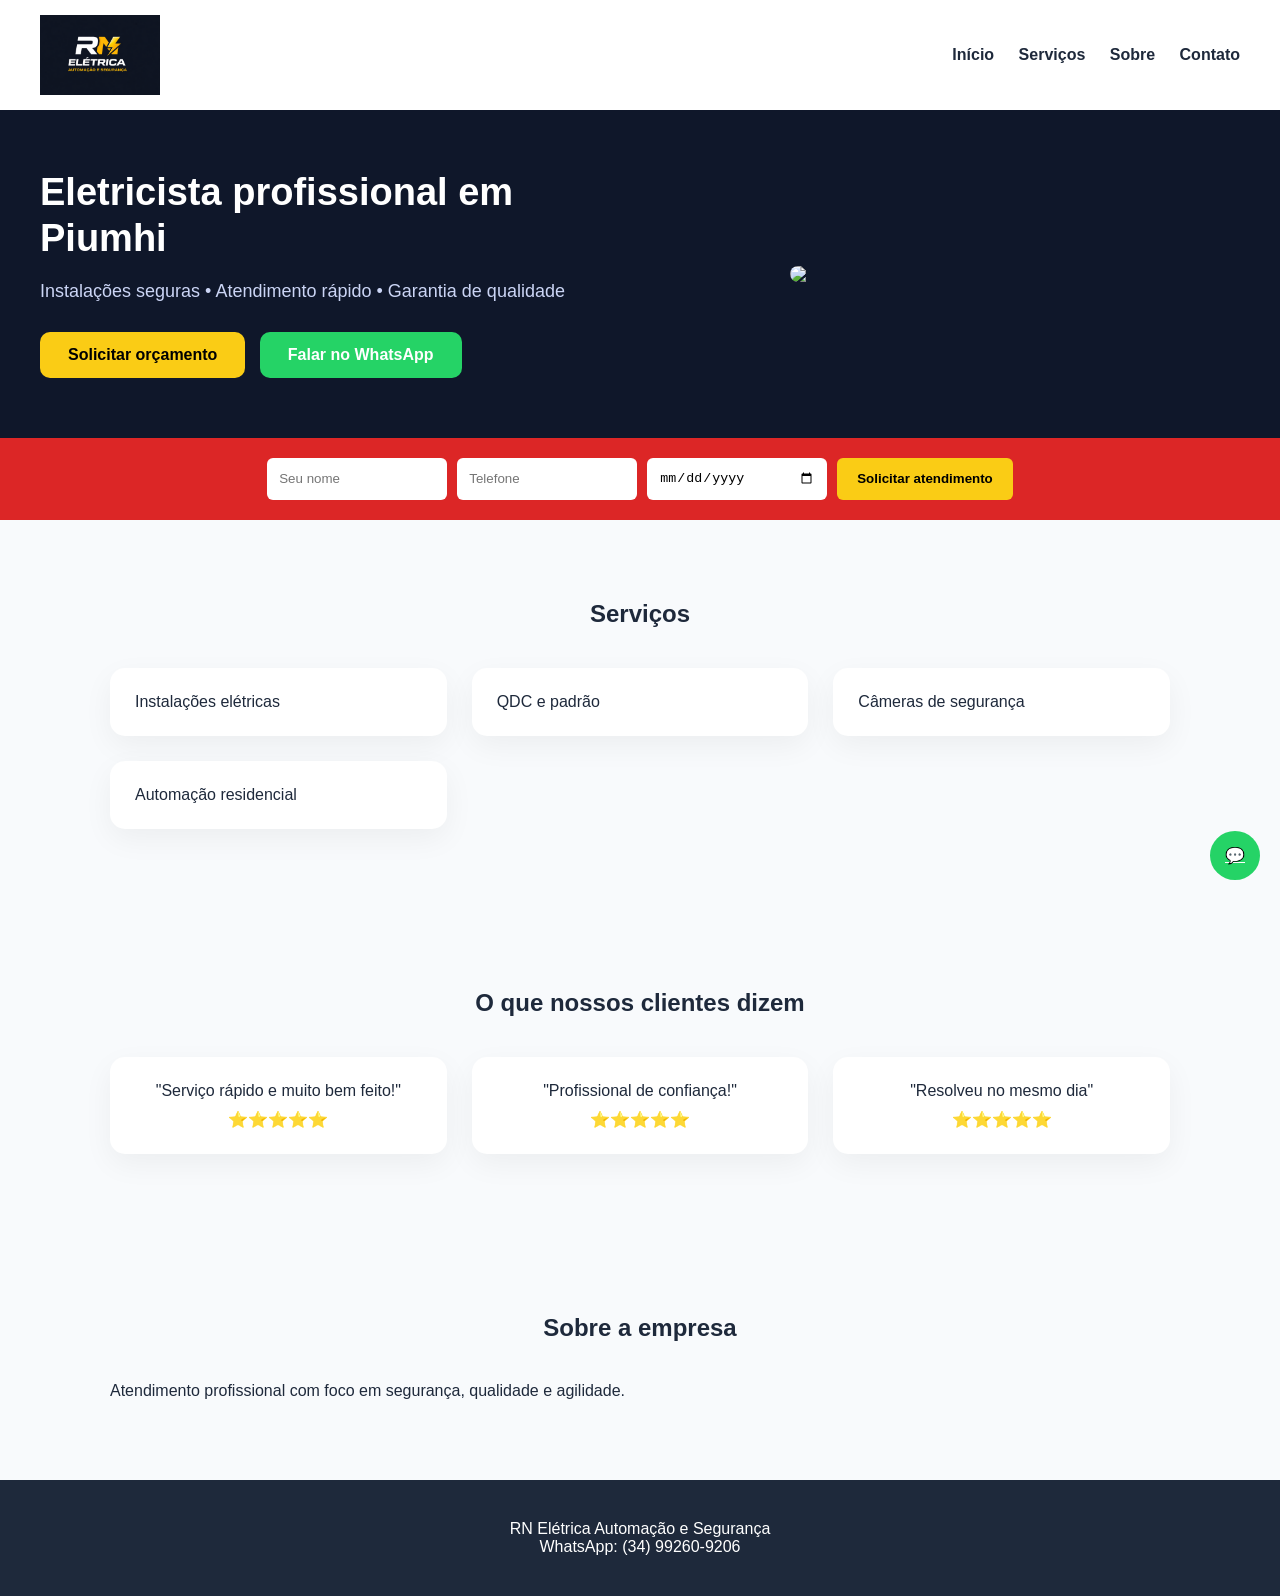
==== commit 5cc11475: "Enhance index.html with updates and new sections Updated meta description for better clarity and add" ====
--- a/index.html
+++ b/index.html
@@ -6,9 +6,7 @@
 
 <title>RN Elétrica</title>
 
-<meta name="description" content="Eletricista em Piumhi-MG. Instalações, QDC, câmeras e automação.">
-<meta name="keywords" content="eletricista Piumhi, instalação elétrica, QDC, câmeras, automação">
-<meta name="author" content="RN Elétrica">
+<meta name="description" content="Eletricista em Piumhi-MG. Instalações, QDC, câmeras e automação. Atendimento rápido.">
 
 <link rel="stylesheet" href="style.css">
 </head>
@@ -17,6 +15,7 @@
 
 <header>
   <img src="logo.png" alt="RN Elétrica">
+
   <nav>
     <a href="#">Início</a>
     <a href="#servicos">Serviços</a>
@@ -25,33 +24,36 @@
   </nav>
 </header>
 
-<!-- HERO PROFISSIONAL -->
+<!-- HERO -->
 <section class="hero">
 
   <div class="hero-text">
-    <h1>Serviço profissional em elétrica e automação</h1>
-    <p>Atendimento rápido • Segurança garantida • Qualidade comprovada</p>
+    <h1>Eletricista profissional em Piumhi</h1>
+
+    <p>Instalações seguras • Atendimento rápido • Garantia de qualidade</p>
 
     <a class="btn btn-primary" href="orcamento.html">Solicitar orçamento</a>
 
-    <a class="btn btn-whats" href="https://wa.me/5534992609206?text=Olá,%20vim%20pelo%20site%20e%20quero%20um%20orçamento">
-      Falar no WhatsApp
+    <a class="btn btn-whats"
+       href="https://wa.me/5534992609206?text=Olá,%20vim%20pelo%20site%20e%20quero%20um%20orçamento">
+       Falar no WhatsApp
     </a>
   </div>
 
   <div class="hero-img">
-    <img src="hero.jpg" alt="Eletricista">
+    <img src="https://raw.githubusercontent.com/raopuba-mac/rn-eletrica-site/main/hero.jpg">
   </div>
 
 </section>
 
-<!-- FORMULÁRIO -->
+<!-- FORM -->
 <section class="form-top">
   <input type="text" placeholder="Seu nome">
-  <input type="email" placeholder="Seu email">
   <input type="text" placeholder="Telefone">
   <input type="date">
-  <button>Solicitar atendimento</button>
+  <button onclick="window.location.href='https://wa.me/5534992609206'">
+    Solicitar atendimento
+  </button>
 </section>
 
 <!-- SERVIÇOS -->
@@ -66,28 +68,6 @@
 <div class="card">Automação residencial</div>
 
 </div>
-</section>
-
-<!-- DESTAQUE -->
-<section class="destaque">
-  <div>
-    <h2>Compromisso com qualidade e segurança</h2>
-    <p>
-      Trabalhamos com padrão profissional, garantindo instalações seguras e duradouras.
-    </p>
-
-    <ul>
-      <li>✔ Atendimento rápido</li>
-      <li>✔ Serviço limpo e organizado</li>
-      <li>✔ Garantia de qualidade</li>
-    </ul>
-
-    <a class="btn btn-primary" href="https://wa.me/5534992609206">
-      Chamar agora
-    </a>
-  </div>
-
-  <img src="hero.jpg">
 </section>
 
 <!-- DEPOIMENTOS -->
@@ -114,13 +94,27 @@
 </div>
 </section>
 
+<!-- SOBRE -->
+<section class="container" id="sobre">
+<h2>Sobre a empresa</h2>
+
+<p class="sobre">
+Atendimento profissional com foco em segurança, qualidade e agilidade.
+</p>
+
+</section>
+
 <!-- FOOTER -->
 <footer id="contato">
 <p>RN Elétrica Automação e Segurança</p>
 <p>WhatsApp: (34) 99260-9206</p>
 </footer>
 
-<a class="whats" href="https://wa.me/5534992609206">💬</a>
+<!-- BOTÃO WHATS -->
+<a class="whats"
+href="https://wa.me/5534992609206?text=Olá,%20vim%20pelo%20site%20e%20quero%20um%20orçamento">
+💬
+</a>
 
 </body>
 </html>
--- a/style.css
+++ b/style.css
@@ -1,4 +1,3 @@
-/* RESET */
 *{
   margin:0;
   padding:0;
@@ -13,64 +12,62 @@
 
 /* HEADER */
 header{
-  position:sticky;
-  top:0;
-  background:#fff;
   display:flex;
   justify-content:space-between;
   align-items:center;
   padding:15px 40px;
+  background:#fff;
   box-shadow:0 2px 20px rgba(0,0,0,0.06);
-  z-index:1000;
 }
 
 header img{
-  height:125px;
-}
-
-/* MENU */
+  height:80px;
+}
+
 nav a{
-  margin-left:25px;
+  margin-left:20px;
   text-decoration:none;
   color:#1e293b;
   font-weight:600;
-  transition:0.3s;
-}
-
-nav a:hover{
-  color:#facc15;
-}
-
-/* HERO */
+}
+
 .hero{
-  height:90vh;
-  display:flex;
-  justify-content:center;
+  display:flex;
   align-items:center;
-  text-align:center;
-
-  background:
-  linear-gradient(rgba(0,0,0,0.7),rgba(0,0,0,0.85)),
-  url('https://raw.githubusercontent.com/raopuba-mac/rn-eletrica-site/main/hero.jpg');
-
-  background-size:cover;
-  background-position:center;
-  background-repeat:no-repeat;
-
-  color:#fff;
-}
-
-.hero-content{
-  max-width:700px;
-}
-
-.hero h1{
-  font-size:42px;
-}
-
-.hero p{
+  justify-content:space-between;
+  padding:60px 40px;
+  background:#0f172a;
+  color:#fff;
+  flex-wrap:wrap;
+  gap:40px;
+}
+
+.hero-text{
+  flex:1;
+  min-width:280px;
+}
+
+.hero-text h1{
+  font-size:38px;
+  line-height:1.2;
+}
+
+.hero-text p{
   margin:20px 0;
   font-size:18px;
+  color:#cbd5f5;
+}
+
+.hero-img{
+  flex:1;
+  display:flex;
+  justify-content:center;
+}
+
+.hero-img img{
+  max-width:320px;
+  width:100%;
+  border-radius:20px;
 }
 
 /* BOTÕES */
@@ -78,10 +75,9 @@
   display:inline-block;
   padding:14px 28px;
   border-radius:10px;
-  margin:10px;
+  margin:10px 10px 0 0;
   text-decoration:none;
   font-weight:bold;
-  transition:0.3s;
 }
 
 .btn-primary{
@@ -89,19 +85,43 @@
   color:#000;
 }
 
-.btn-primary:hover{
-  transform:translateY(-2px);
-  box-shadow:0 5px 15px rgba(250,204,21,0.4);
-}
-
 .btn-whats{
   background:#25D366;
   color:#fff;
 }
 
-.btn-whats:hover{
-  transform:translateY(-2px);
-  box-shadow:0 5px 15px rgba(37,211,102,0.4);
+/* FORM */
+.form-top{
+  background:#dc2626;
+  padding:20px;
+  display:flex;
+  justify-content:center;
+  gap:10px;
+  flex-wrap:wrap;
+}
+
+.form-top input{
+  padding:12px;
+  border:none;
+  border-radius:6px;
+  width:180px;
+}
+
+.form-top button{
+  background:#facc15;
+  border:none;
+  padding:12px 20px;
+  font-weight:bold;
+  cursor:pointer;
+  border-radius:6px;
+}
+
+.form-top button{
+  background:#facc15;
+  border:none;
+  padding:12px 20px;
+  font-weight:bold;
+  cursor:pointer;
 }
 
 /* CONTAINER */
@@ -111,11 +131,9 @@
   padding:80px 20px;
 }
 
-/* TITULOS */
 h2{
   text-align:center;
   margin-bottom:40px;
-  font-size:28px;
 }
 
 /* GRID */
@@ -125,18 +143,27 @@
   gap:25px;
 }
 
-/* CARDS */
+/* CARD */
 .card{
   background:#fff;
   padding:25px;
   border-radius:15px;
   box-shadow:0 10px 30px rgba(0,0,0,0.05);
-  transition:0.3s;
-}
-
-.card:hover{
-  transform:translateY(-6px);
-  box-shadow:0 15px 40px rgba(0,0,0,0.08);
+}
+
+/* DESTAQUE */
+.destaque{
+  display:flex;
+  align-items:center;
+  justify-content:space-between;
+  padding:80px 40px;
+  background:#fff;
+  flex-wrap:wrap;
+}
+
+.destaque img{
+  width:300px;
+  border-radius:15px;
 }
 
 /* DEPOIMENTOS */
@@ -144,34 +171,9 @@
   text-align:center;
 }
 
-.depoimento p{
-  font-style:italic;
-  color:#475569;
-  margin-bottom:10px;
-}
-
 .depoimento span{
   display:block;
-  margin-bottom:10px;
-  font-size:18px;
-}
-
-.depoimento h4{
-  font-size:14px;
-  color:#1e293b;
-}
-
-/* SOBRE */
-.sobre-box{
-  display:flex;
-  gap:30px;
-  align-items:center;
-  flex-wrap:wrap;
-}
-
-.sobre-box img{
-  width:300px;
-  border-radius:15px;
+  margin-top:10px;
 }
 
 /* FOOTER */
@@ -191,51 +193,23 @@
   color:#fff;
   padding:15px;
   border-radius:50%;
-  text-decoration:none;
-  font-size:20px;
-  box-shadow:0 5px 15px rgba(0,0,0,0.2);
-}
-
-/* ANIMAÇÃO */
-.animar{
-  opacity:0;
-  transform:translateY(40px);
-  transition:0.8s;
-}
-
-.animar.ativo{
-  opacity:1;
-  transform:translateY(0);
 }
 
 /* RESPONSIVO */
 @media(max-width:768px){
 
-  header{
-    flex-direction:column;
-    gap:10px;
-  }
-
-  nav a{
-    margin:0 10px;
-  }
-
-  .hero h1{
-    font-size:28px;
-  }
-
-  .hero p{
-    font-size:16px;
-  }
-
-  .sobre-box{
-    flex-direction:column;
-    text-align:center;
-  }
-
-  .sobre-box img{
-    width:100%;
-    max-width:300px;
-  }
-
-}
+.hero{
+  flex-direction:column;
+  text-align:center;
+}
+
+.hero-img img{
+  margin-top:20px;
+}
+
+.destaque{
+  flex-direction:column;
+  text-align:center;
+}
+
+}
